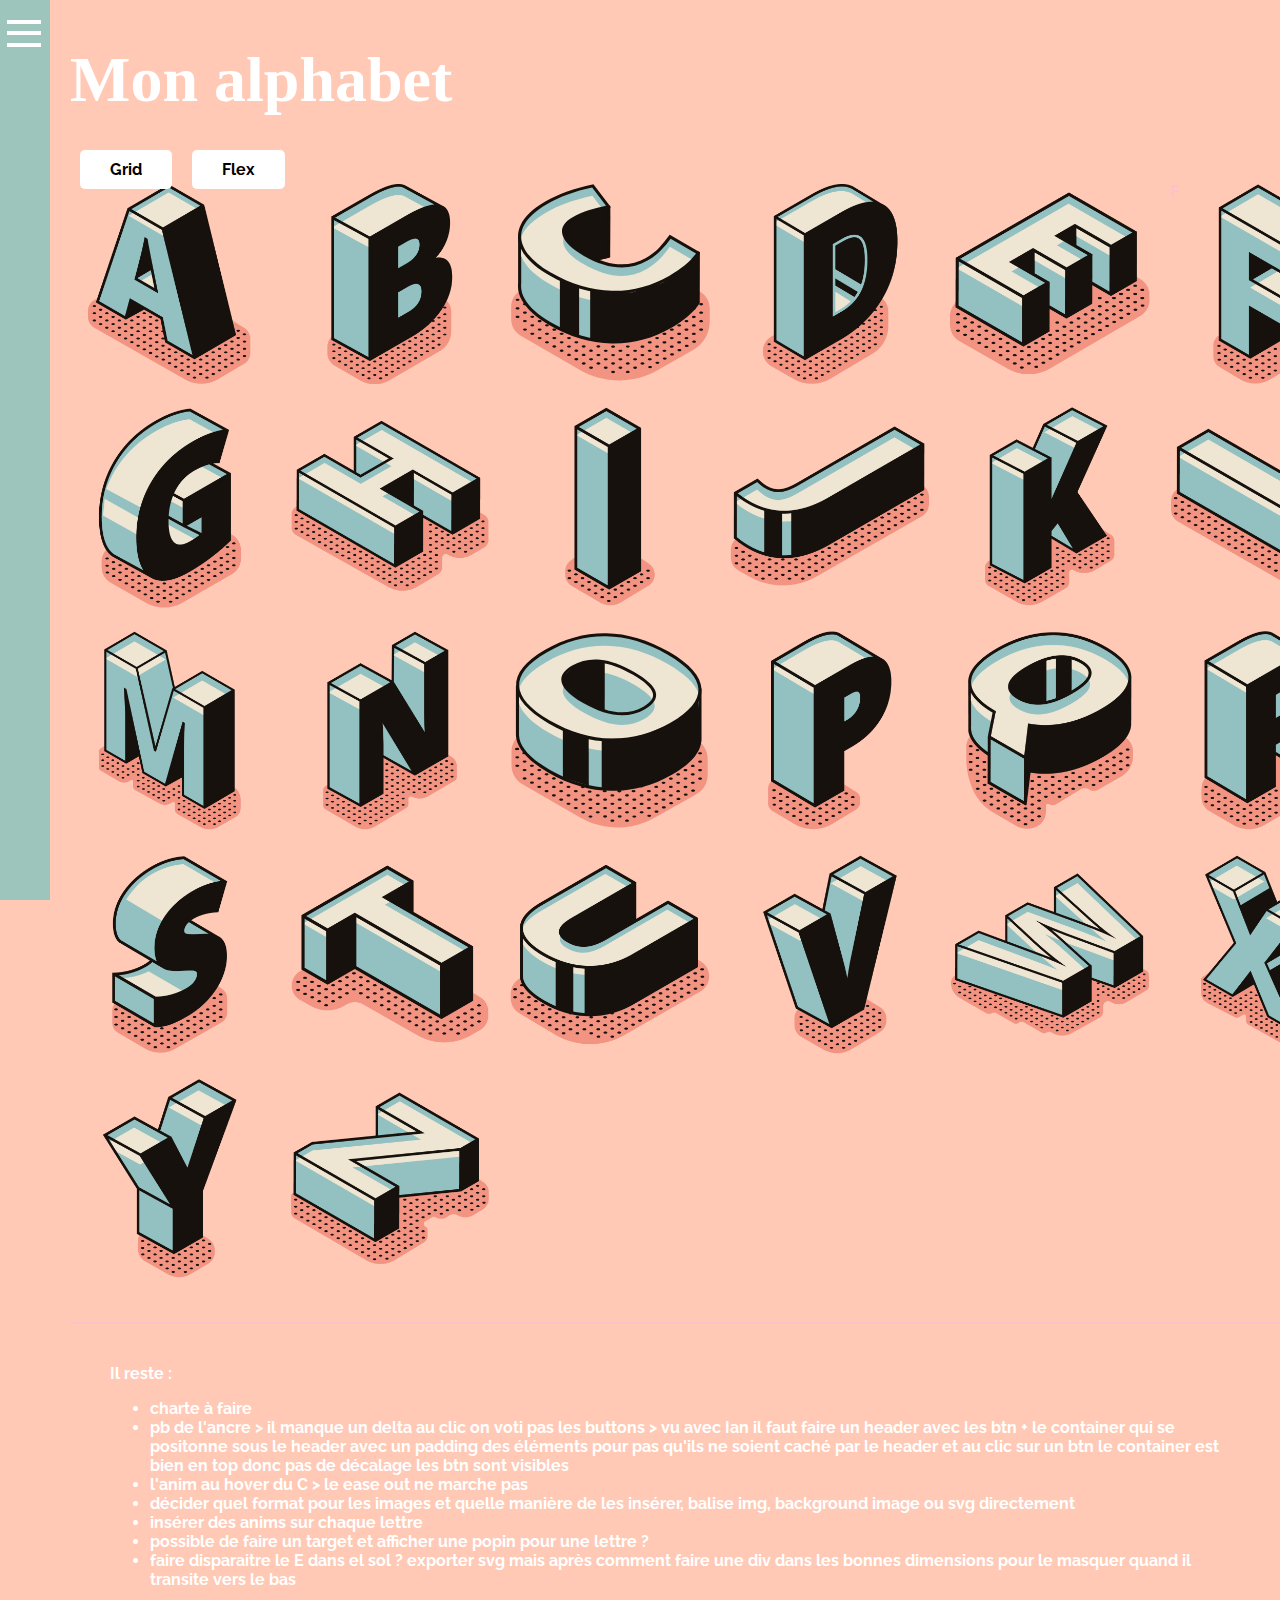
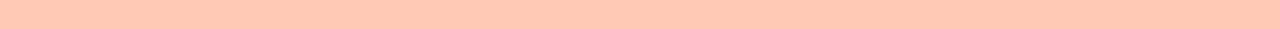
==== alphabet.html @ 0486809e "Bouton et delta ok" ====
<!DOCTYPE html>
<html lang="fr" dir="ltr">
  <head>
    <meta charset="utf-8">
    <title>Alphabet</title>
    <link rel="stylesheet" href="style/master.css">
    <link rel="stylesheet" href="style/alphabet.css">
    <link href="https://fonts.googleapis.com/css?family=Raleway:400,700&display=swap" rel="stylesheet">
  </head>


  <body>

        <head>

          <div id="main-menu">

            <a class="burger-menu" href="#main-menu">
              <svg version="1.1" xmlns="http://www.w3.org/2000/svg" xmlns:xlink="http://www.w3.org/1999/xlink" x="0px" y="0px" width="34px" height="27px" viewBox="0 0 34 27" enable-background="new 0 0 34 27" xml:space="preserve">
              <rect fill="#FFFFFF" width="34" height="4"/>
              <rect y="11" fill="#FFFFFF" width="34" height="4"/>
              <rect y="23" fill="#FFFFFF" width="34" height="4"/>
              </svg>
            </a>

            <nav>
              <ul>
                <li><a href="index.html#section01">Go to section 1</a></li>
                <li><a href="index.html#section02">Go to section 2</a></li>
                <li><a href="alphabet.html">Go to section Alphabet</a></li>
              </ul>
            </nav>

          </div>

          <a href="#" class="backdrop"></a>

        </head>

        <header>
          <h1>Mon alphabet</h1>
          <a class="btn" href="#">Grid</a><a class="btn" href="#container">Flex</a>
        </header>


            <main class="all">

              <section>

                <div id="container">
                  <div class="box" id="A"></div>
                  <div class="box" id="B"></div>

                  <div class="box" id="C">
                    <?xml version="1.0" encoding="utf-8"?>
                    <!-- Generator: Adobe Illustrator 24.0.2, SVG Export Plug-In . SVG Version: 6.00 Build 0)  -->
                    <svg version="1.1" xmlns="http://www.w3.org/2000/svg" xmlns:xlink="http://www.w3.org/1999/xlink" x="0px" y="0px"
                       viewBox="0 0 780 780" style="enable-background:new 0 0 780 780;" xml:space="preserve">
                       <style type="text/css">
                       	.st0{fill:#F39483;}
                       	.st1{fill:#16110D;}
                       	.st2{fill:#93C1C1;}
                       	.st3{fill:#EEE5D3;}
                       </style>
                    <g id="lettreD" class="lettreD">
                      <path id="_x31_1" class="st0" d="M4.5,487.5v47c0,26.9,14.3,51.7,37.5,65.2l229.1,132.9c94,54.5,209.9,55.1,304.3,1.4l138.8-78.8
                        C754.3,632.4,779,590,779,544v-50.4c0-26.9-14.3-51.7-37.5-65.2l-58.1-33.7c-12.6-7.3-27-10.8-41.5-10.1L76.2,412.2
                        c-8.3,0.4-16.5,2.2-24.3,5.3l0,0C23.3,428.9,4.5,456.7,4.5,487.5z"/>
                      <g id="_x31_0">
                        <path id="XMLID_166_" class="st1" d="M464.7,737.8c3,1.7,3,4.6,0,6.3c-3,1.7-7.9,1.7-10.9,0c-3-1.7-3-4.6,0-6.3
                          C456.8,736,461.7,736,464.7,737.8z"/>
                        <ellipse id="XMLID_165_" class="st1" cx="487.9" cy="724.4" rx="7.7" ry="4.5"/>
                        <path id="XMLID_164_" class="st1" d="M522,704.7c3,1.7,3,4.6,0,6.3c-3,1.7-7.9,1.7-10.9,0c-3-1.7-3-4.6,0-6.3
                          C514,703,518.9,703,522,704.7z"/>
                        <path id="XMLID_163_" class="st1" d="M550.6,688.2c3,1.7,3,4.6,0,6.3s-7.9,1.7-10.9,0c-3-1.7-3-4.6,0-6.3
                          C542.6,686.5,547.5,686.5,550.6,688.2z"/>
                        <ellipse id="XMLID_162_" class="st1" cx="573.7" cy="674.9" rx="7.7" ry="4.5"/>
                        <ellipse id="XMLID_161_" class="st1" cx="602.3" cy="658.3" rx="7.7" ry="4.5"/>
                        <path id="XMLID_160_" class="st1" d="M636.4,638.7c3,1.7,3,4.6,0,6.3c-3,1.7-7.9,1.7-10.9,0c-3-1.7-3-4.6,0-6.3
                          C628.5,636.9,633.4,636.9,636.4,638.7z"/>
                        <path id="XMLID_159_" class="st1" d="M665,622.1c3,1.7,3,4.6,0,6.3c-3,1.7-7.9,1.7-10.9,0c-3-1.7-3-4.6,0-6.3
                          C657.1,620.4,662,620.4,665,622.1z"/>
                        <ellipse id="XMLID_158_" class="st1" cx="402" cy="740.9" rx="7.7" ry="4.5"/>
                        <ellipse id="XMLID_157_" class="st1" cx="430.6" cy="724.4" rx="7.7" ry="4.5"/>
                        <path id="XMLID_156_" class="st1" d="M464.7,704.7c3,1.7,3,4.6,0,6.3c-3,1.7-7.9,1.7-10.9,0c-3-1.7-3-4.6,0-6.3
                          C456.8,703,461.7,703,464.7,704.7z"/>
                        <path id="XMLID_155_" class="st1" d="M493.3,688.2c3,1.7,3,4.6,0,6.3c-3,1.7-7.9,1.7-10.9,0c-3-1.7-3-4.6,0-6.3
                          C485.4,686.5,490.3,686.5,493.3,688.2z"/>
                        <ellipse id="XMLID_154_" class="st1" cx="516.5" cy="674.9" rx="7.7" ry="4.5"/>
                        <path id="XMLID_153_" class="st1" d="M550.6,655.2c3,1.7,3,4.6,0,6.3c-3,1.7-7.9,1.7-10.9,0c-3-1.7-3-4.6,0-6.3
                          C542.6,653.4,547.5,653.4,550.6,655.2z"/>
                        <path id="XMLID_152_" class="st1" d="M579.2,638.7c3,1.7,3,4.6,0,6.3c-3,1.7-7.9,1.7-10.9,0c-3-1.7-3-4.6,0-6.3
                          C571.3,636.9,576.2,636.9,579.2,638.7z"/>
                        <path id="XMLID_150_" class="st1" d="M607.8,622.1c3,1.7,3,4.6,0,6.3c-3,1.7-7.9,1.7-10.9,0c-3-1.7-3-4.6,0-6.3
                          C599.9,620.4,604.8,620.4,607.8,622.1z"/>
                        <ellipse id="XMLID_149_" class="st1" cx="630.9" cy="608.8" rx="7.7" ry="4.5"/>
                        <ellipse id="XMLID_148_" class="st1" cx="373.4" cy="724.4" rx="7.7" ry="4.5"/>
                        <ellipse id="XMLID_147_" class="st1" cx="402" cy="707.9" rx="7.7" ry="4.5"/>
                        <path id="XMLID_146_" class="st1" d="M436.1,688.2c3,1.7,3,4.6,0,6.3s-7.9,1.7-10.9,0c-3-1.7-3-4.6,0-6.3
                          C428.2,686.5,433.1,686.5,436.1,688.2z"/>
                        <ellipse id="XMLID_145_" class="st1" cx="459.3" cy="674.9" rx="7.7" ry="4.5"/>
                        <ellipse id="XMLID_136_" class="st1" cx="487.9" cy="658.3" rx="7.7" ry="4.5"/>
                        <path id="XMLID_135_" class="st1" d="M522,638.7c3,1.7,3,4.6,0,6.3c-3,1.7-7.9,1.7-10.9,0c-3-1.7-3-4.6,0-6.3
                          C514,636.9,518.9,636.9,522,638.7z"/>
                        <path id="XMLID_134_" class="st1" d="M550.6,622.1c3,1.7,3,4.6,0,6.3c-3,1.7-7.9,1.7-10.9,0c-3-1.7-3-4.6,0-6.3
                          C542.6,620.4,547.5,620.4,550.6,622.1z"/>
                        <ellipse id="XMLID_133_" class="st1" cx="573.7" cy="608.8" rx="7.7" ry="4.5"/>
                        <path id="XMLID_107_" class="st1" d="M607.8,589.1c3,1.7,3,4.6,0,6.3s-7.9,1.7-10.9,0s-3-4.6,0-6.3
                          C599.9,587.3,604.8,587.3,607.8,589.1z"/>
                        <ellipse id="XMLID_106_" class="st1" cx="316.2" cy="724.4" rx="7.7" ry="4.5"/>
                        <path id="XMLID_105_" class="st1" d="M350.3,704.7c3,1.7,3,4.6,0,6.3c-3,1.7-7.9,1.7-10.9,0c-3-1.7-3-4.6,0-6.3
                          C342.3,703,347.2,703,350.3,704.7z"/>
                        <path id="XMLID_104_" class="st1" d="M378.9,688.2c3,1.7,3,4.6,0,6.3c-3,1.7-7.9,1.7-10.9,0c-3-1.7-3-4.6,0-6.3
                          C371,686.5,375.9,686.5,378.9,688.2z"/>
                        <ellipse id="XMLID_103_" class="st1" cx="402" cy="674.9" rx="7.7" ry="4.5"/>
                        <path id="XMLID_102_" class="st1" d="M436.1,655.2c3,1.7,3,4.6,0,6.3c-3,1.7-7.9,1.7-10.9,0c-3-1.7-3-4.6,0-6.3
                          C428.2,653.4,433.1,653.4,436.1,655.2z"/>
                        <ellipse id="XMLID_101_" class="st1" cx="459.3" cy="641.8" rx="7.7" ry="4.5"/>
                        <path id="XMLID_100_" class="st1" d="M293,704.7c3,1.7,3,4.6,0,6.3c-3,1.7-7.9,1.7-10.9,0c-3-1.7-3-4.6,0-6.3
                          C285.1,703,290,703,293,704.7z"/>
                        <path id="XMLID_99_" class="st1" d="M321.6,688.2c3,1.7,3,4.6,0,6.3c-3,1.7-7.9,1.7-10.9,0c-3-1.7-3-4.6,0-6.3
                          C313.7,686.5,318.6,686.5,321.6,688.2z"/>
                        <path id="XMLID_98_" class="st1" d="M350.3,671.7c3,1.7,3,4.6,0,6.3c-3,1.7-7.9,1.7-10.9,0c-3-1.7-3-4.6,0-6.3
                          C342.3,670,347.2,670,350.3,671.7z"/>
                        <ellipse id="XMLID_97_" class="st1" cx="373.4" cy="658.3" rx="7.7" ry="4.5"/>
                        <path id="XMLID_96_" class="st1" d="M407.5,638.7c3,1.7,3,4.6,0,6.3c-3,1.7-7.9,1.7-10.9,0c-3-1.7-3-4.6,0-6.3
                          C399.6,636.9,404.5,636.9,407.5,638.7z"/>
                        <ellipse id="XMLID_95_" class="st1" cx="258.7" cy="691.2" rx="7.7" ry="4.5"/>
                        <path id="XMLID_94_" class="st1" d="M292.8,671.5c3,1.7,3,4.6,0,6.3c-3,1.7-7.9,1.7-10.9,0c-3-1.7-3-4.6,0-6.3
                          C284.9,669.8,289.8,669.8,292.8,671.5z"/>
                        <path id="XMLID_93_" class="st1" d="M321.4,655c3,1.7,3,4.6,0,6.3c-3,1.7-7.9,1.7-10.9,0c-3-1.7-3-4.6,0-6.3
                          C313.5,653.3,318.4,653.3,321.4,655z"/>
                        <ellipse id="XMLID_92_" class="st1" cx="344.5" cy="641.6" rx="7.7" ry="4.5"/>
                        <path id="XMLID_91_" class="st1" d="M235.6,671.5c3,1.7,3,4.6,0,6.3c-3,1.7-7.9,1.7-10.9,0c-3-1.7-3-4.6,0-6.3
                          C227.6,669.8,232.5,669.8,235.6,671.5z"/>
                        <path id="XMLID_90_" class="st1" d="M264.2,655c3,1.7,3,4.6,0,6.3c-3,1.7-7.9,1.7-10.9,0c-3-1.7-3-4.6,0-6.3
                          C256.2,653.3,261.1,653.3,264.2,655z"/>
                        <ellipse id="XMLID_89_" class="st1" cx="287.3" cy="641.6" rx="7.7" ry="4.5"/>
                        <path id="XMLID_88_" class="st1" d="M206.9,655c3,1.7,3,4.6,0,6.3c-3,1.7-7.9,1.7-10.9,0c-3-1.7-3-4.6,0-6.3
                          C199,653.3,203.9,653.3,206.9,655z"/>
                        <path id="XMLID_87_" class="st1" d="M235.6,638.5c3,1.7,3,4.6,0,6.3c-3,1.7-7.9,1.7-10.9,0c-3-1.7-3-4.6,0-6.3
                          S232.5,636.7,235.6,638.5z"/>
                        <path id="XMLID_86_" class="st1" d="M264.2,622c3,1.7,3,4.6,0,6.3c-3,1.7-7.9,1.7-10.9,0c-3-1.7-3-4.6,0-6.3
                          C256.2,620.2,261.1,620.2,264.2,622z"/>
                        <path id="XMLID_85_" class="st1" d="M178.3,638.5c3,1.7,3,4.6,0,6.3c-3,1.7-7.9,1.7-10.9,0c-3-1.7-3-4.6,0-6.3
                          C170.4,636.7,175.3,636.7,178.3,638.5z"/>
                        <ellipse id="XMLID_84_" class="st1" cx="201.5" cy="625.1" rx="7.7" ry="4.5"/>
                        <ellipse id="XMLID_83_" class="st1" cx="230.1" cy="608.6" rx="7.7" ry="4.5"/>
                        <path id="XMLID_82_" class="st1" d="M149.7,622c3,1.7,3,4.6,0,6.3c-3,1.7-7.9,1.7-10.9,0c-3-1.7-3-4.6,0-6.3
                          C141.8,620.2,146.7,620.2,149.7,622z"/>
                        <path id="XMLID_81_" class="st1" d="M178.3,605.4c3,1.7,3,4.6,0,6.3c-3,1.7-7.9,1.7-10.9,0c-3-1.7-3-4.6,0-6.3
                          C170.4,603.7,175.3,603.7,178.3,605.4z"/>
                        <path id="XMLID_80_" class="st1" d="M206.9,588.9c3,1.7,3,4.6,0,6.3c-3,1.7-7.9,1.7-10.9,0c-3-1.7-3-4.6,0-6.3
                          C199,587.2,203.9,587.2,206.9,588.9z"/>
                        <ellipse id="XMLID_79_" class="st1" cx="115.6" cy="608.6" rx="7.7" ry="4.5"/>
                        <path id="XMLID_78_" class="st1" d="M149.7,588.9c3,1.7,3,4.6,0,6.3c-3,1.7-7.9,1.7-10.9,0c-3-1.7-3-4.6,0-6.3
                          C141.8,587.2,146.7,587.2,149.7,588.9z"/>
                        <path id="XMLID_77_" class="st1" d="M178.3,572.4c3,1.7,3,4.6,0,6.3c-3,1.7-7.9,1.7-10.9,0c-3-1.7-3-4.6,0-6.3
                          C170.4,570.7,175.3,570.7,178.3,572.4z"/>
                        <path id="XMLID_76_" class="st1" d="M92.5,588.9c3,1.7,3,4.6,0,6.3c-3,1.7-7.9,1.7-10.9,0c-3-1.7-3-4.6,0-6.3
                          C84.6,587.2,89.5,587.2,92.5,588.9z"/>
                        <ellipse id="XMLID_75_" class="st1" cx="115.6" cy="575.6" rx="7.7" ry="4.5"/>
                        <ellipse id="XMLID_74_" class="st1" cx="144.2" cy="559" rx="7.7" ry="4.5"/>
                        <ellipse id="XMLID_73_" class="st1" cx="58.4" cy="575.6" rx="7.7" ry="4.5"/>
                        <ellipse id="XMLID_72_" class="st1" cx="87" cy="559" rx="7.7" ry="4.5"/>
                        <path id="XMLID_71_" class="st1" d="M121.1,539.4c3,1.7,3,4.6,0,6.3c-3,1.7-7.9,1.7-10.9,0c-3-1.7-3-4.6,0-6.3
                          S118.1,537.6,121.1,539.4z"/>
                        <path id="XMLID_70_" class="st1" d="M149.7,529.2c-3,1.7-7.9,1.7-10.9,0c-3-1.7-3-4.6,0-6.3c3-1.7,7.9-1.7,10.9,0V529.2z"/>
                        <ellipse id="XMLID_69_" class="st1" cx="58.1" cy="542.3" rx="7.7" ry="4.5"/>
                        <ellipse id="XMLID_68_" class="st1" cx="86.8" cy="525.8" rx="7.7" ry="4.5"/>
                        <path id="XMLID_67_" class="st1" d="M120.8,506.1c3,1.7,3,4.6,0,6.3c-3,1.7-7.9,1.7-10.9,0c-3-1.7-3-4.6,0-6.3
                          C112.9,504.4,117.8,504.4,120.8,506.1z"/>
                        <path id="XMLID_66_" class="st1" d="M35,522.7c3,1.7,3,4.6,0,6.3c-3,1.7-7.9,1.7-10.9,0c-3-1.7-3-4.6,0-6.3
                          C27.1,520.9,32,520.9,35,522.7z"/>
                        <path id="XMLID_65_" class="st1" d="M63.6,506.1c3,1.7,3,4.6,0,6.3c-3,1.7-7.9,1.7-10.9,0c-3-1.7-3-4.6,0-6.3
                          C55.7,504.4,60.6,504.4,63.6,506.1z"/>
                        <path id="XMLID_64_" class="st1" d="M92.2,489.6c3,1.7,3,4.6,0,6.3c-3,1.7-7.9,1.7-10.9,0c-3-1.7-3-4.6,0-6.3
                          C84.3,487.9,89.2,487.9,92.2,489.6z"/>
                        <path id="XMLID_63_" class="st1" d="M35,489.6c3,1.7,3,4.6,0,6.3c-3,1.7-7.9,1.7-10.9,0c-3-1.7-3-4.6,0-6.3
                          C27.1,487.9,32,487.9,35,489.6z"/>
                        <path id="XMLID_62_" class="st1" d="M63.6,473.1c3,1.7,3,4.6,0,6.3c-3,1.7-7.9,1.7-10.9,0c-3-1.7-3-4.6,0-6.3
                          C55.7,471.4,60.6,471.4,63.6,473.1z"/>
                        <ellipse id="XMLID_61_" class="st1" cx="29.5" cy="459.7" rx="7.7" ry="4.5"/>
                        <path id="XMLID_60_" class="st1" d="M63.6,446.4c-3,1.7-7.9,1.7-10.9,0c-3-1.7-3-4.6,0-6.3L63.6,446.4z"/>
                        <path id="XMLID_59_" class="st1" d="M551.7,718.6c3,1.7,3,4.6,0,6.3c-3,1.7-7.9,1.7-10.9,0c-3-1.7-3-4.6,0-6.3
                          C543.8,716.9,548.7,716.9,551.7,718.6z"/>
                        <ellipse id="XMLID_58_" class="st1" cx="574.8" cy="705.3" rx="7.7" ry="4.5"/>
                        <ellipse id="XMLID_57_" class="st1" cx="603.5" cy="688.7" rx="7.7" ry="4.5"/>
                        <path id="XMLID_56_" class="st1" d="M637.5,669.1c3,1.7,3,4.6,0,6.3c-3,1.7-7.9,1.7-10.9,0c-3-1.7-3-4.6,0-6.3
                          C629.6,667.3,634.5,667.3,637.5,669.1z"/>
                        <path id="XMLID_45_" class="st1" d="M666.2,652.5c3,1.7,3,4.6,0,6.3c-3,1.7-7.9,1.7-10.9,0c-3-1.7-3-4.6,0-6.3
                          C658.2,650.8,663.1,650.8,666.2,652.5z"/>
                        <ellipse id="XMLID_43_" class="st1" cx="689.3" cy="639.2" rx="7.7" ry="4.5"/>
                        <ellipse id="XMLID_42_" class="st1" cx="688.3" cy="609" rx="7.7" ry="4.5"/>
                        <ellipse id="XMLID_41_" class="st1" cx="716.9" cy="592.5" rx="7.7" ry="4.5"/>
                        <path id="XMLID_40_" class="st1" d="M751,572.8c3,1.7,3,4.6,0,6.3c-3,1.7-7.9,1.7-10.9,0c-3-1.7-3-4.6,0-6.3
                          C743,571,747.9,571,751,572.8z"/>
                        <path id="XMLID_39_" class="st1" d="M654.1,589.3c3-1.7,7.9-1.8,10.9,0c3,1.7,3,4.6,0,6.3c-3,1.7-7.9,1.8-10.9,0
                          C651.1,593.9,651.1,591.1,654.1,589.3z"/>
                        <path id="XMLID_38_" class="st1" d="M693.7,572.8c3,1.7,3,4.6,0,6.3s-7.9,1.7-10.9,0s-3-4.6,0-6.3
                          C685.8,571,690.7,571,693.7,572.8z"/>
                        <path id="XMLID_37_" class="st1" d="M722.4,556.3c3,1.7,3,4.6,0,6.3c-3,1.7-7.9,1.7-10.9,0c-3-1.7-3-4.6,0-6.3
                          C714.4,554.5,719.3,554.5,722.4,556.3z"/>
                        <path id="XMLID_36_" class="st1" d="M751,539.7c3,1.7,3,4.6,0,6.3c-3,1.7-7.9,1.7-10.9,0c-3-1.7-3-4.6,0-6.3
                          C743,538,747.9,538,751,539.7z"/>
                        <path id="XMLID_35_" class="st1" d="M625.5,572.8c3-1.7,7.9-1.8,10.9,0c3,1.7,3,4.6,0,6.3c-3,1.7-7.9,1.8-10.9,0
                          C622.5,577.4,622.5,574.6,625.5,572.8z"/>
                        <ellipse id="XMLID_34_" class="st1" cx="659.7" cy="559.4" rx="7.7" ry="4.5"/>
                        <ellipse id="XMLID_33_" class="st1" cx="688.3" cy="542.9" rx="7.7" ry="4.5"/>
                        <ellipse id="XMLID_32_" class="st1" cx="716.9" cy="526.4" rx="7.7" ry="4.5"/>
                        <path id="XMLID_31_" class="st1" d="M751,506.7c3,1.7,3,4.6,0,6.3c-3,1.7-7.9,1.7-10.9,0c-3-1.7-3-4.6,0-6.3
                          C743,505,747.9,505,751,506.7z"/>
                        <path id="XMLID_30_" class="st1" d="M654.2,523.2c3-1.7,7.9-1.7,10.9,0s3,4.6,0,6.3c-3,1.7-7.9,1.7-10.9,0V523.2z"/>
                        <path id="XMLID_29_" class="st1" d="M693.7,506.7c3,1.7,3,4.6,0,6.3c-3,1.7-7.9,1.7-10.9,0c-3-1.7-3-4.6,0-6.3
                          C685.8,505,690.7,505,693.7,506.7z"/>
                        <path id="XMLID_28_" class="st1" d="M722.4,490.2c3,1.7,3,4.6,0,6.3c-3,1.7-7.9,1.7-10.9,0c-3-1.7-3-4.6,0-6.3
                          C714.4,488.4,719.3,488.4,722.4,490.2z"/>
                        <ellipse id="XMLID_27_" class="st1" cx="745.5" cy="476.8" rx="7.7" ry="4.5"/>
                        <path id="XMLID_26_" class="st1" d="M712.5,619.7c3-1.7,7.9-1.8,10.9,0c3,1.7,3,4.6,0,6.3c-3,1.7-7.9,1.8-10.9,0
                          C709.5,624.3,709.5,621.5,712.5,619.7z"/>
                      </g>
                      <path id="bleu2" d="M574.6,333.1L396.5,388l-154.6-48.9c1.1-0.7,2-1.4,3.1-2c20.3-11.7,42.2-21.1,65.6-28
                        c23.4-6.9,48.1-13.1,74.1-18.5l-62.3-81.8C252.7,223,192,245.1,140.2,275c-9.7,5.6-18.5,11.3-26.9,17.1l-75.7-69.3v173.5
                        c-2.3,21.3,2.6,42.7,15.2,64.3c18.9,32.5,53.2,63.1,102.8,91.7c79.3,45.8,159.3,69.7,239.8,71.6c80.5,2,157-17.9,229.3-59.7
                        c50.5-29.1,86.9-60.4,109.1-93.7l0.6-192.8L574.6,333.1z"/>
                      <path id="_x38_" class="st1" d="M406,630c-3.6,0-7.2,0-10.8-0.1c-81.2-2-162.8-26.3-242.6-72.4c-50.3-29-85.6-60.6-105-93.9
                        c-13-22.4-18.4-45.3-16-67.9l0-186.5l82.3,75.3c7.9-5.4,15.6-10.2,23.3-14.6c52.1-30.1,114.1-52.6,184.1-66.9l3.7-0.8l62.8,82.5
                        l-2,11.1c-25.7,5.4-50.3,12.3-73.4,19.2c-19.5,5.8-38.2,13.4-55.6,22.6l139.8,44.2l176.2-54.3l163-56.6l1,0.6l3.8,2.2l-0.6,198.8
                        l-1,1.5c-22.7,33.9-60.1,66.1-111.1,95.6C558,609.6,483.4,630,406,630z M43.7,236.5v159.8c-2.2,20.7,2.6,41.1,14.4,61.2
                        c18.3,31.4,52.1,61.5,100.6,89.5c78.1,45.1,157.8,68.9,236.9,70.8c78.8,2,155.1-17.9,226.1-58.9c48.7-28.1,84.4-58.5,106.1-90.3
                        l0.5-182.5l-152,52.7l-179.9,55.5l-169-53.5l11.3-6.9c1.8-1.2,2.5-1.7,3.3-2.1c20.7-11.9,43.2-21.5,66.9-28.6
                        c20.6-6.1,42.5-11.7,65.3-16.7L320,215.4c-67.2,14.1-126.7,35.9-176.7,64.8c-8.7,5.1-17.4,10.5-26.4,16.8l-4,2.7L43.7,236.5z"/>
                      <path id="_x37_" class="st1" d="M244.9,336.3c20.3-11.7,42.2-21.1,65.6-28c23.4-6.9,48.1-13.1,74.1-18.5c0.5-27,1-187.5,0.6-192.8
                        L280.5,77.6l-149.9,86.8l42.6,92.8c-11.3,5.5-22.6,11-33.1,17.1c-10.2,5.9-19.5,11.9-28.2,18l48.2,30.1l74.4,20.8
                        C237.6,340.8,241.1,338.5,244.9,336.3z"/>
                      <path id="_x36_" class="st1" d="M235.6,349.6l-78.7-22.2l-55.9-34.9l7.5-5.2c9.5-6.7,18.9-12.6,28.6-18.3
                        c9.2-5.3,18.9-10.2,28.2-14.8l-42.4-92.4l156.6-90.6l109.1,20.2l2.5,3.2l0.2,1.7c0.6,6.3-0.1,169.6-0.5,193.5l-0.1,4.8l-4.7,1
                        c-25.7,5.4-50.5,11.6-73.6,18.4c-22.8,6.8-44.4,16-64.3,27.5l0,0c-3.6,2.1-6.9,4.2-10,6.4L235.6,349.6z M162.5,316.7l70.8,19.8
                        c2.7-1.8,5.5-3.6,8.6-5.4h0c20.6-11.9,43.1-21.5,66.9-28.6c22-6.5,45.5-12.5,69.9-17.7c0.5-34.3,0.9-157.2,0.6-182.9l-97.6-18.1
                        l-143.3,82.9l42.8,93.2l-5.3,2.6c-10.7,5.2-22.1,10.8-32.7,16.9c-6.9,4-13.5,8.1-20.2,12.5L162.5,316.7z"/>
                      <path id="bleu1" d="M245.4,143.5c-30.8,17.8-42.2,38.9-34.3,63.5c8,24.5,34.1,49.6,78.5,75.2
                        c92.2,53.2,173.4,59.6,243.6,19.1c21.2-12.2,38.8-25.8,52.8-40.7c14-14.9,26.9-30.5,38.7-46.9l109.5,63.2
                        c-22.3,33.3-58.7,64.5-109.1,93.7c-72.3,41.8-148.8,61.7-229.3,59.7c-80.5-2-160.4-25.8-239.8-71.6C106.4,330,72.1,299.4,53.2,267
                        c-18.9-32.5-20.9-64.7-6.1-96.6c14.9-31.9,46-61.6,93.4-88.9c51.8-29.9,112.5-52,182.3-66.2l62.3,81.8c-26,5.4-50.7,11.6-74.1,18.5
                        C287.6,122.4,265.8,131.7,245.4,143.5z"/>
                      <path id="_x34_" class="st3" d="M623.3,252.6c-11.8,16.4-24.7,32.1-38.7,46.9c-14,14.9-31.6,28.5-52.8,40.7
                        c-70.2,40.5-151.3,34.1-243.6-19.1c-44.4-25.6-70.5-50.7-78.5-75.2c-4.5-13.8-2.6-26.6,5.2-38.3l-6.3-29.1l31.6-33.1l59.7-26.1
                        l59.3-15.5l-37.9-49.8C251.7,68.3,191,90.4,139.2,120.3c-47.4,27.4-78.6,57-93.4,88.9c-1,2.2-1.7,4.3-2.6,6.5v71.9
                        c2.4,6.1,5.1,12.2,8.7,18.3c18.9,32.5,53.2,63.1,102.8,91.7c79.3,45.8,159.3,69.7,239.8,71.6c80.5,2,157-17.9,229.3-59.7
                        C671,382.2,705.8,353,728.3,322v-8.8L623.3,252.6z"/>
                      <path id="_x33_" class="st1" d="M406.3,436.4c-3.6,0-7.2,0-10.8-0.1c-81.2-2-162.8-26.3-242.6-72.4c-50.3-29-85.6-60.6-105-93.9
                        c-19.9-34.1-22-68.5-6.3-102.2c15.3-32.9,47.6-63.7,95.9-91.6c52.1-30.1,114.1-52.6,184.1-66.9l3.7-0.8l66,86.6v6.6l-5,1
                        c-25.7,5.4-50.5,11.6-73.6,18.4c-22.8,6.8-44.4,16-64.3,27.5l0,0c-28.3,16.3-38.6,34.8-31.5,56.4c7.5,23,33,47.1,75.8,71.9
                        c89.8,51.8,169.7,58.3,237.5,19.1c20.6-11.9,37.9-25.2,51.4-39.6c13.8-14.7,26.7-30.3,38.2-46.3l3.2-4.4l117.4,67.8v4.8l-1.2,1.9
                        c-22.7,33.9-60.1,66.1-111.1,95.6C558.3,416.1,483.8,436.4,406.3,436.4z M320.3,21.8c-67.2,14.1-126.7,35.9-176.7,64.8
                        c-46.1,26.6-76.7,55.6-91,86.3c-14.1,30.3-12.2,60.1,5.8,91c18.3,31.4,52.1,61.5,100.6,89.5c78.1,45.1,157.8,68.9,236.9,70.8
                        c78.8,2,155.1-17.9,226.1-58.9c46.7-27,81.5-56.1,103.5-86.5l-99.1-57.2c-11,14.9-23.1,29.4-36,43.1
                        c-14.3,15.2-32.5,29.3-54.1,41.8c-71.8,41.5-155.8,35-249.6-19.1c-46.1-26.6-72.7-52.3-81.2-78.6c-8.9-27.5,3.5-51.2,37-70.6l0,0
                        c20.6-11.9,43.1-21.5,66.9-28.6c20.6-6.1,42.5-11.7,65.3-16.7L320.3,21.8z"/>
                      <polygon id="_x32_" class="st1" points="312.7,420 312.7,614 385.9,623.5 498.3,614 624.7,564.2 708,501.9 733.8,470.5
                        734.2,276.9 694.2,326.7 594.8,392.9 478.4,430.4 372.9,428.3 	"/>
                      <polygon id="_x31_" class="st1" points="269.5,409 269.5,602.8 194.6,572.9 194.6,379.2 	"/>
                    </g>
                    <g id="Repères">
                    </g>
                    </svg>
</div>
                  <div class="box" id="D"></div>
                  <div class="box" id="E"></div>
                  <div class="box" id="F">F</div>
                  <div class="box" id="G">
                    <span class="sansselecteur">G comme grandir</span>
                  </div>


                  <div class="box" id="H">
                    <img src="../lettres/H.png" alt="">
                  </div>


                  <div class="box" id="J">
                    <img src="../lettres/I.png" alt="">
                  </div>

                  <div class="box" id="K">
                    <img src="../lettres/J.png" alt="">
                  </div>

                  <div class="box">
                    <img src="../lettres/K.png" alt="">
                  </div>

                  <div class="box">
                    <img src="../lettres/L.png" alt="">
                  </div>

                  <div class="box">
                    <img src="../lettres/M.png" alt="">
                  </div>

                  <div class="box">
                    <img src="../lettres/N.png" alt="">
                  </div>


                  <div class="box">
                    <?xml version="1.0" encoding="utf-8"?>
                    <!-- Generator: Adobe Illustrator 24.0.2, SVG Export Plug-In . SVG Version: 6.00 Build 0)  -->
                    <svg version="1.1" id="Calque_1" xmlns="http://www.w3.org/2000/svg" xmlns:xlink="http://www.w3.org/1999/xlink" x="0px" y="0px"
                    	 viewBox="0 0 780 780" style="enable-background:new 0 0 780 780;" xml:space="preserve">

                    <g id="Repères" class="st0-o">
                    </g>
                    <g id="fond-O">
                    	<g id="XMLID_5957_">
                    		<path id="XMLID_6053_" class="st1-o" d="M462.2,742.5c3,1.7,3,4.6,0,6.3s-7.9,1.7-10.9,0s-3-4.6,0-6.3
                    			C454.3,740.8,459.2,740.8,462.2,742.5z"/>
                    		<ellipse id="XMLID_6052_" class="st1-o" cx="485.2" cy="729.2" rx="7.7" ry="4.4"/>
                    		<path id="XMLID_6051_" class="st1-o" d="M519.2,709.6c3,1.7,3,4.6,0,6.3s-7.9,1.7-10.9,0s-3-4.6,0-6.3
                    			C511.3,707.9,516.2,707.9,519.2,709.6z"/>
                    		<path id="XMLID_6050_" class="st1-o" d="M547.7,693.2c3,1.7,3,4.6,0,6.3s-7.9,1.7-10.9,0s-3-4.6,0-6.3
                    			C539.8,691.4,544.6,691.4,547.7,693.2z"/>
                    		<ellipse id="XMLID_6049_" class="st1-o" cx="570.7" cy="679.8" rx="7.7" ry="4.4"/>
                    		<path id="XMLID_6048_" class="st1-o" d="M604.6,660.2c3,1.7,3,4.6,0,6.3s-7.9,1.7-10.9,0s-3-4.6,0-6.3
                    			C596.8,658.5,601.6,658.5,604.6,660.2z"/>
                    		<ellipse id="XMLID_6047_" class="st1-o" cx="627.7" cy="646.9" rx="7.7" ry="4.4"/>
                    		<path id="XMLID_6046_" class="st1-o" d="M661.6,627.3c3,1.7,3,4.6,0,6.3s-7.9,1.7-10.9,0s-3-4.6,0-6.3S658.6,625.6,661.6,627.3z"/>
                    		<ellipse id="XMLID_6045_" class="st1-o" cx="399.7" cy="745.7" rx="7.7" ry="4.4"/>
                    		<ellipse id="XMLID_6044_" class="st1-o" cx="428.2" cy="729.2" rx="7.7" ry="4.5"/>
                    		<path id="XMLID_6043_" class="st1-o" d="M462.2,709.6c3,1.7,3,4.6,0,6.3s-7.9,1.7-10.9,0s-3-4.6,0-6.3
                    			C454.3,707.9,459.2,707.9,462.2,709.6z"/>
                    		<path id="XMLID_6042_" class="st1-o" d="M490.7,693.2c3,1.7,3,4.6,0,6.3s-7.9,1.7-10.9,0s-3-4.6,0-6.3
                    			C482.8,691.4,487.7,691.4,490.7,693.2z"/>
                    		<path id="XMLID_6041_" class="st1-o-o" d="M519.2,676.7c3,1.7,3,4.6,0,6.3s-7.9,1.7-10.9,0s-3-4.6,0-6.3
                    			C511.3,675,516.2,675,519.2,676.7z"/>
                    		<path id="XMLID_6040_" class="st1-o-o" d="M547.7,660.2c3,1.7,3,4.6,0,6.3s-7.9,1.7-10.9,0s-3-4.6,0-6.3S544.6,658.5,547.7,660.2z"/>
                    		<path id="XMLID_6039_" class="st1-o-o" d="M576.2,643.8c3,1.7,3,4.6,0,6.3s-7.9,1.7-10.9,0s-3-4.6,0-6.3S573.1,642.1,576.2,643.8z"/>
                    		<path id="XMLID_6038_" class="st1-o" d="M604.6,627.3c3,1.7,3,4.6,0,6.3s-7.9,1.7-10.9,0s-3-4.6,0-6.3
                    			C596.8,625.6,601.6,625.6,604.6,627.3z"/>
                    		<ellipse id="XMLID_6037_" class="st1-o" cx="627.7" cy="614" rx="7.7" ry="4.4"/>
                    		<ellipse id="XMLID_6036_" class="st1-o" cx="371.2" cy="729.2" rx="7.7" ry="4.5"/>
                    		<path id="XMLID_6035_" class="st1-o" d="M405.2,709.6c3,1.7,3,4.6,0,6.3s-7.9,1.7-10.9,0s-3-4.6,0-6.3
                    			C397.3,707.9,402.2,707.9,405.2,709.6z"/>
                    		<path id="XMLID_6034_" class="st1-o" d="M433.7,693.2c3,1.7,3,4.6,0,6.3s-7.9,1.7-10.9,0s-3-4.6,0-6.3
                    			C425.8,691.4,430.7,691.4,433.7,693.2z"/>
                    		<ellipse id="XMLID_6033_" class="st1-o" cx="456.7" cy="679.8" rx="7.7" ry="4.5"/>
                    		<path id="XMLID_6032_" class="st1-o" d="M490.7,660.2c3,1.7,3,4.6,0,6.3s-7.9,1.7-10.9,0s-3-4.6,0-6.3
                    			C482.8,658.5,487.7,658.5,490.7,660.2z"/>
                    		<path id="XMLID_6031_" class="st1-o" d="M519.2,643.8c3,1.7,3,4.6,0,6.3s-7.9,1.7-10.9,0s-3-4.6,0-6.3
                    			C511.3,642.1,516.2,642.1,519.2,643.8z"/>
                    		<ellipse id="XMLID_6030_" class="st1-o" cx="542.2" cy="630.5" rx="7.7" ry="4.4"/>
                    		<ellipse id="XMLID_6029_" class="st1-o" cx="570.7" cy="614" rx="7.7" ry="4.4"/>
                    		<ellipse id="XMLID_6028_" class="st1-o" cx="599.2" cy="597.6" rx="7.7" ry="4.4"/>
                    		<ellipse id="XMLID_6027_" class="st1-o" cx="314.2" cy="729.2" rx="7.7" ry="4.4"/>
                    		<path id="XMLID_6026_" class="st1-o" d="M348.2,709.6c3,1.7,3,4.6,0,6.3s-7.9,1.7-10.9,0s-3-4.6,0-6.3
                    			C340.3,707.9,345.2,707.9,348.2,709.6z"/>
                    		<path id="XMLID_6025_" class="st1-o" d="M376.7,693.2c3,1.7,3,4.6,0,6.3s-7.9,1.7-10.9,0s-3-4.6,0-6.3
                    			C368.8,691.4,373.7,691.4,376.7,693.2z"/>
                    		<ellipse id="XMLID_6024_" class="st1-o" cx="399.7" cy="679.8" rx="7.7" ry="4.5"/>
                    		<path id="XMLID_6023_" class="st1-o" d="M433.7,660.2c3,1.7,3,4.6,0,6.3s-7.9,1.7-10.9,0s-3-4.6,0-6.3
                    			C425.8,658.5,430.7,658.5,433.7,660.2z"/>
                    		<path id="XMLID_6022_" class="st1-o" d="M462.2,643.8c3,1.7,3,4.6,0,6.3s-7.9,1.7-10.9,0s-3-4.6,0-6.3
                    			C454.3,642.1,459.2,642.1,462.2,643.8z"/>
                    		<ellipse id="XMLID_6021_" class="st1-o" cx="285.7" cy="712.8" rx="7.7" ry="4.4"/>
                    		<path id="XMLID_6020_" class="st1-o" d="M319.7,693.2c3,1.7,3,4.6,0,6.3s-7.9,1.7-10.9,0s-3-4.6,0-6.3
                    			C311.8,691.4,316.7,691.4,319.7,693.2z"/>
                    		<path id="XMLID_6019_" class="st1-o" d="M348.2,676.7c3,1.7,3,4.6,0,6.3s-7.9,1.7-10.9,0s-3-4.6,0-6.3
                    			C340.3,675,345.2,675,348.2,676.7z"/>
                    		<path id="XMLID_6018_" class="st1-o" d="M376.7,660.2c3,1.7,3,4.6,0,6.3s-7.9,1.7-10.9,0s-3-4.6,0-6.3
                    			C368.8,658.5,373.7,658.5,376.7,660.2z"/>
                    		<ellipse id="XMLID_6017_" class="st1-o" cx="399.7" cy="646.9" rx="7.7" ry="4.4"/>
                    		<path id="XMLID_6016_" class="st1-o" d="M262.5,693c3,1.7,3,4.6,0,6.3s-7.9,1.7-10.9,0s-3-4.6,0-6.3
                    			C254.6,691.2,259.4,691.2,262.5,693z"/>
                    		<ellipse id="XMLID_6015_" class="st1-o" cx="285.5" cy="679.7" rx="7.7" ry="4.4"/>
                    		<path id="XMLID_6014_" class="st1-o" d="M319.4,660.1c3,1.7,3,4.6,0,6.3s-7.9,1.7-10.9,0s-3-4.6,0-6.3
                    			C311.6,658.3,316.4,658.3,319.4,660.1z"/>
                    		<ellipse id="XMLID_6013_" class="st1-o" cx="342.5" cy="646.8" rx="7.7" ry="4.4"/>
                    		<path id="XMLID_6012_" class="st1-o" d="M234,676.5c3,1.7,3,4.6,0,6.3s-7.9,1.7-10.9,0s-3-4.6,0-6.3S231,674.8,234,676.5z"/>
                    		<path id="XMLID_6011_" class="st1-o" d="M262.5,660.1c3,1.7,3,4.6,0,6.3s-7.9,1.7-10.9,0s-3-4.6,0-6.3
                    			C254.6,658.3,259.4,658.3,262.5,660.1z"/>
                    		<ellipse id="XMLID_6010_" class="st1-o" cx="285.5" cy="646.8" rx="7.7" ry="4.4"/>
                    		<path id="XMLID_6009_" class="st1-o" d="M205.5,660.1c3,1.7,3,4.6,0,6.3s-7.9,1.7-10.9,0s-3-4.6,0-6.3
                    			C197.6,658.3,202.5,658.3,205.5,660.1z"/>
                    		<path id="XMLID_6008_" class="st1-o" d="M234,643.6c3,1.7,3,4.6,0,6.3s-7.9,1.7-10.9,0s-3-4.6,0-6.3
                    			C226.1,641.9,231,641.9,234,643.6z"/>
                    		<ellipse id="XMLID_6007_" class="st1-o" cx="257" cy="630.3" rx="7.7" ry="4.4"/>
                    		<path id="XMLID_6006_" class="st1-o" d="M177,643.6c3,1.7,3,4.6,0,6.3s-7.9,1.7-10.9,0s-3-4.6,0-6.3
                    			C169.1,641.9,174,641.9,177,643.6z"/>
                    		<ellipse id="XMLID_6005_" class="st1-o" cx="200" cy="630.3" rx="7.7" ry="4.4"/>
                    		<ellipse id="XMLID_6004_" class="st1-o" cx="228.5" cy="613.9" rx="7.7" ry="4.5"/>
                    		<path id="XMLID_6003_" class="st1-o" d="M148.5,627.2c3,1.7,3,4.6,0,6.3s-7.9,1.7-10.9,0s-3-4.6,0-6.3
                    			C140.6,625.4,145.5,625.4,148.5,627.2z"/>
                    		<path id="XMLID_6002_" class="st1-o" d="M177,610.7c3,1.7,3,4.6,0,6.3s-7.9,1.7-10.9,0s-3-4.6,0-6.3S174,609,177,610.7z"/>
                    		<path id="XMLID_6001_" class="st1-o" d="M205.5,594.3c3,1.7,3,4.6,0,6.3s-7.9,1.7-10.9,0s-3-4.6,0-6.3
                    			C197.6,592.5,202.5,592.5,205.5,594.3z"/>
                    		<ellipse id="XMLID_6000_" class="st1-o" cx="114.5" cy="613.9" rx="7.7" ry="4.4"/>
                    		<path id="XMLID_5999_" class="st1-o" d="M148.5,594.3c3,1.7,3,4.6,0,6.3s-7.9,1.7-10.9,0s-3-4.6,0-6.3
                    			C140.6,592.5,145.5,592.5,148.5,594.3z"/>
                    		<path id="XMLID_5998_" class="st1-o" d="M177,577.8c3,1.7,3,4.6,0,6.3s-7.9,1.7-10.9,0s-3-4.6,0-6.3S174,576.1,177,577.8z"/>
                    		<ellipse id="XMLID_5997_" class="st1-o" cx="86" cy="597.4" rx="7.7" ry="4.4"/>
                    		<path id="XMLID_5996_" class="st1-o" d="M120,577.8c3,1.7,3,4.6,0,6.3s-7.9,1.7-10.9,0s-3-4.6,0-6.3S117,576.1,120,577.8z"/>
                    		<path id="XMLID_5995_" class="st1-o" d="M148.5,561.4c3,1.7,3,4.6,0,6.3s-7.9,1.7-10.9,0s-3-4.6,0-6.3
                    			C140.6,559.6,145.5,559.6,148.5,561.4z"/>
                    		<path id="XMLID_5994_" class="st1-o" d="M63,577.8c3,1.7,3,4.6,0,6.3s-7.9,1.7-10.9,0s-3-4.6,0-6.3S60,576.1,63,577.8z"/>
                    		<path id="XMLID_5993_" class="st1-o" d="M91.5,561.4c3,1.7,3,4.6,0,6.3s-7.9,1.7-10.9,0s-3-4.6,0-6.3
                    			C83.6,559.6,88.5,559.6,91.5,561.4z"/>
                    		<ellipse id="XMLID_5992_" class="st1-o" cx="114.5" cy="548.1" rx="7.7" ry="4.4"/>
                    		<path id="XMLID_5991_" class="st1-o" d="M148.5,534.8c-3,1.7-7.9,1.7-10.9,0s-3-4.6,0-6.3s7.9-1.7,10.9,0V534.8z"/>
                    		<path id="XMLID_5990_" class="st1-o" d="M62.7,544.7c3,1.7,3,4.6,0,6.3c-3,1.7-7.9,1.7-10.9,0c-3-1.7-3-4.6,0-6.3
                    			C54.9,543,59.7,543,62.7,544.7z"/>
                    		<path id="XMLID_5989_" class="st1-o" d="M91.2,528.3c3,1.7,3,4.6,0,6.3s-7.9,1.7-10.9,0s-3-4.6,0-6.3
                    			C83.4,526.6,88.2,526.6,91.2,528.3z"/>
                    		<ellipse id="XMLID_5988_" class="st1-o" cx="114.3" cy="515" rx="7.7" ry="4.4"/>
                    		<path id="XMLID_5987_" class="st1-o" d="M34.2,528.3c3,1.7,3,4.6,0,6.3s-7.9,1.7-10.9,0s-3-4.6,0-6.3
                    			C26.4,526.6,31.2,526.6,34.2,528.3z"/>
                    		<ellipse id="XMLID_5986_" class="st1-o" cx="57.3" cy="515" rx="7.7" ry="4.4"/>
                    		<ellipse id="XMLID_5985_" class="st1-o" cx="85.8" cy="498.5" rx="7.7" ry="4.5"/>
                    		<ellipse id="XMLID_5984_" class="st1-o" cx="28.8" cy="498.5" rx="7.7" ry="4.5"/>
                    		<path id="XMLID_5982_" class="st1-o" d="M34.3,462.5c3,1.7,3,4.6,0,6.3c-3,1.7-7.9,1.7-10.9,0s-3-4.6,0-6.3
                    			C26.4,460.7,31.2,460.7,34.3,462.5z"/>
                    		<path id="XMLID_5981_" class="st1-o" d="M62.7,452.3c-3,1.7-7.9,1.7-10.9,0c-3-1.7-3-4.6,0-6.3L62.7,452.3z"/>
                    		<ellipse id="XMLID_5980_" class="st1-o" cx="543.3" cy="726.6" rx="7.7" ry="4.4"/>
                    		<path id="XMLID_5979_" class="st1-o" d="M577.3,707c3,1.7,3,4.6,0,6.3s-7.9,1.7-10.9,0s-3-4.6,0-6.3
                    			C569.4,705.2,574.3,705.2,577.3,707z"/>
                    		<path id="XMLID_5978_" class="st1-o" d="M605.8,690.5c3,1.7,3,4.6,0,6.3s-7.9,1.7-10.9,0s-3-4.6,0-6.3
                    			C597.9,688.8,602.8,688.8,605.8,690.5z"/>
                    		<path id="XMLID_5977_" class="st1-o" d="M634.3,674.1c3,1.7,3,4.6,0,6.3s-7.9,1.7-10.9,0s-3-4.6,0-6.3
                    			C626.4,672.3,631.2,672.3,634.3,674.1z"/>
                    		<path id="XMLID_5976_" class="st1-o" d="M662.8,657.6c3,1.7,3,4.6,0,6.3s-7.9,1.7-10.9,0s-3-4.6,0-6.3
                    			C654.9,655.9,659.7,655.9,662.8,657.6z"/>
                    		<ellipse id="XMLID_5975_" class="st1-o" cx="685.8" cy="644.3" rx="7.7" ry="4.4"/>
                    		<ellipse id="XMLID_5974_" class="st1-o" cx="684.8" cy="614.3" rx="7.7" ry="4.5"/>
                    		<path id="XMLID_5973_" class="st1-o" d="M718.7,594.7c3,1.7,3,4.6,0,6.3s-7.9,1.7-10.9,0s-3-4.6,0-6.3
                    			C710.8,592.9,715.7,592.9,718.7,594.7z"/>
                    		<path id="XMLID_5972_" class="st1-o" d="M747.2,578.2c3,1.7,3,4.6,0,6.3s-7.9,1.7-10.9,0s-3-4.6,0-6.3S744.2,576.5,747.2,578.2z"/>
                    		<ellipse id="XMLID_5971_" class="st1-o" cx="656.3" cy="597.8" rx="7.7" ry="4.4"/>
                    		<ellipse id="XMLID_5970_" class="st1-o" cx="684.8" cy="581.3" rx="7.7" ry="4.4"/>
                    		<path id="XMLID_5969_" class="st1-o" d="M718.7,561.8c3,1.7,3,4.6,0,6.3s-7.9,1.7-10.9,0s-3-4.6,0-6.3
                    			C710.8,560,715.7,560,718.7,561.8z"/>
                    		<path id="XMLID_5968_" class="st1-o" d="M747.2,545.3c3,1.7,3,4.6,0,6.3s-7.9,1.7-10.9,0s-3-4.6,0-6.3S744.2,543.6,747.2,545.3z"/>
                    		<path id="XMLID_5967_" class="st1-o" d="M622.3,578.2c3-1.7,7.9-1.7,10.9,0s3,4.6,0,6.3s-7.9,1.7-10.9,0S619.3,580,622.3,578.2z"/>
                    		<path id="XMLID_5966_" class="st1-o" d="M661.7,561.8c3,1.7,3,4.6,0,6.3s-7.9,1.7-10.9,0s-3-4.6,0-6.3
                    			C653.8,560,658.7,560,661.7,561.8z"/>
                    		<path id="XMLID_5965_" class="st1-o" d="M690.2,545.3c3,1.7,3,4.6,0,6.3s-7.9,1.7-10.9,0s-3-4.6,0-6.3S687.2,543.6,690.2,545.3z"/>
                    		<path id="XMLID_5964_" class="st1-o" d="M718.7,528.8c3,1.7,3,4.6,0,6.3s-7.9,1.7-10.9,0s-3-4.6,0-6.3S715.7,527.1,718.7,528.8z"/>
                    		<ellipse id="XMLID_5963_" class="st1-o" cx="741.8" cy="515.5" rx="7.7" ry="4.5"/>
                    		<path id="XMLID_5962_" class="st1-o" d="M650.8,528.8c3-1.7,7.9-1.7,10.9,0s3,4.6,0,6.3s-7.9,1.7-10.9,0V528.8z"/>
                    		<ellipse id="XMLID_5961_" class="st1-o" cx="684.8" cy="515.5" rx="7.7" ry="4.5"/>
                    		<path id="XMLID_5959_" class="st1-o" d="M747.2,479.5c3,1.7,3,4.6,0,6.3c-3,1.7-7.9,1.7-10.9,0s-3-4.6,0-6.3
                    			C739.3,477.8,744.2,477.8,747.2,479.5z"/>
                    		<path id="XMLID_5958_" class="st1-o" d="M708.9,624.9c3-1.7,7.9-1.7,10.9,0s3,4.6,0,6.3s-7.9,1.7-10.9,0S705.9,626.7,708.9,624.9z"
                    			/>
                    	</g>
                    	<path id="XMLID_320_" class="st2-o" d="M5.8,475.1V527c0,30.6,16.3,58.9,42.8,74.3l223.1,129.3c89.5,51.9,199.8,52.7,290.1,2.2
                    		L727,640.4c27.1-15.2,43.9-43.8,43.9-74.9v-63.2c0-28.5-14.1-55.1-37.6-71l-82.1-55.7c-15.6-10.6-34.2-15.7-53-14.7L86.9,389.3
                    		c-14.5,0.8-28.5,5.3-40.8,13l0,0C21,418,5.8,445.5,5.8,475.1z"/>
                    	<g id="XMLID_166_">
                    		<path id="XMLID_319_" class="st1-o" d="M461.8,740.7c3,1.7,3,4.6,0,6.3s-7.9,1.7-10.9,0s-3-4.6,0-6.3S458.8,739,461.8,740.7z"/>
                    		<ellipse id="XMLID_318_" class="st1-o" cx="484.8" cy="727.4" rx="7.7" ry="4.4"/>
                    		<path id="XMLID_317_" class="st1-o" d="M518.8,707.8c3,1.7,3,4.6,0,6.3s-7.9,1.7-10.9,0s-3-4.6,0-6.3S515.7,706.1,518.8,707.8z"/>
                    		<path id="XMLID_316_" class="st1-o" d="M547.3,691.3c3,1.7,3,4.6,0,6.3s-7.9,1.7-10.9,0s-3-4.6,0-6.3
                    			C539.4,689.6,544.2,689.6,547.3,691.3z"/>
                    		<ellipse id="XMLID_315_" class="st1-o" cx="570.3" cy="678" rx="7.7" ry="4.4"/>
                    		<path id="XMLID_314_" class="st1-o" d="M604.2,658.4c3,1.7,3,4.6,0,6.3s-7.9,1.7-10.9,0s-3-4.6,0-6.3
                    			C596.4,656.7,601.2,656.7,604.2,658.4z"/>
                    		<ellipse id="XMLID_313_" class="st1-o" cx="627.3" cy="645.1" rx="7.7" ry="4.4"/>
                    		<path id="XMLID_312_" class="st1-o" d="M661.2,625.5c3,1.7,3,4.6,0,6.3s-7.9,1.7-10.9,0s-3-4.6,0-6.3S658.2,623.8,661.2,625.5z"/>
                    		<ellipse id="XMLID_311_" class="st1-o" cx="399.3" cy="743.8" rx="7.7" ry="4.4"/>
                    		<ellipse id="XMLID_310_" class="st1-o" cx="427.8" cy="727.4" rx="7.7" ry="4.5"/>
                    		<path id="XMLID_309_" class="st1-o" d="M461.8,707.8c3,1.7,3,4.6,0,6.3s-7.9,1.7-10.9,0s-3-4.6,0-6.3S458.8,706.1,461.8,707.8z"/>
                    		<path id="XMLID_308_" class="st1-o" d="M490.3,691.3c3,1.7,3,4.6,0,6.3s-7.9,1.7-10.9,0s-3-4.6,0-6.3S487.3,689.6,490.3,691.3z"/>
                    		<path id="XMLID_307_" class="st1-o" d="M518.8,674.9c3,1.7,3,4.6,0,6.3s-7.9,1.7-10.9,0s-3-4.6,0-6.3S515.7,673.2,518.8,674.9z"/>
                    		<path id="XMLID_306_" class="st1-o" d="M547.3,658.4c3,1.7,3,4.6,0,6.3s-7.9,1.7-10.9,0s-3-4.6,0-6.3
                    			C539.4,656.7,544.2,656.7,547.3,658.4z"/>
                    		<path id="XMLID_305_" class="st1-o" d="M575.7,642c3,1.7,3,4.6,0,6.3s-7.9,1.7-10.9,0s-3-4.6,0-6.3
                    			C567.9,640.2,572.7,640.2,575.7,642z"/>
                    		<path id="XMLID_304_" class="st1-o" d="M604.2,625.5c3,1.7,3,4.6,0,6.3s-7.9,1.7-10.9,0s-3-4.6,0-6.3
                    			C596.4,623.8,601.2,623.8,604.2,625.5z"/>
                    		<ellipse id="XMLID_303_" class="st1-o" cx="627.3" cy="612.2" rx="7.7" ry="4.4"/>
                    		<ellipse id="XMLID_302_" class="st1-o" cx="370.8" cy="727.4" rx="7.7" ry="4.5"/>
                    		<path id="XMLID_301_" class="st1-o" d="M404.8,707.8c3,1.7,3,4.6,0,6.3s-7.9,1.7-10.9,0s-3-4.6,0-6.3S401.8,706.1,404.8,707.8z"/>
                    		<path id="XMLID_300_" class="st1-o" d="M433.3,691.3c3,1.7,3,4.6,0,6.3s-7.9,1.7-10.9,0s-3-4.6,0-6.3S430.3,689.6,433.3,691.3z"/>
                    		<ellipse id="XMLID_299_" class="st1-o" cx="456.3" cy="678" rx="7.7" ry="4.5"/>
                    		<path id="XMLID_298_" class="st1-o" d="M490.3,658.4c3,1.7,3,4.6,0,6.3s-7.9,1.7-10.9,0s-3-4.6,0-6.3S487.3,656.7,490.3,658.4z"/>
                    		<path id="XMLID_297_" class="st1-o" d="M518.8,642c3,1.7,3,4.6,0,6.3s-7.9,1.7-10.9,0s-3-4.6,0-6.3
                    			C510.9,640.2,515.7,640.2,518.8,642z"/>
                    		<ellipse id="XMLID_296_" class="st1-o" cx="541.8" cy="628.7" rx="7.7" ry="4.4"/>
                    		<ellipse id="XMLID_295_" class="st1-o" cx="570.3" cy="612.2" rx="7.7" ry="4.4"/>
                    		<ellipse id="XMLID_294_" class="st1-o" cx="598.8" cy="595.8" rx="7.7" ry="4.4"/>
                    		<ellipse id="XMLID_293_" class="st1-o" cx="313.8" cy="727.4" rx="7.7" ry="4.4"/>
                    		<path id="XMLID_292_" class="st1-o" d="M347.8,707.8c3,1.7,3,4.6,0,6.3s-7.9,1.7-10.9,0s-3-4.6,0-6.3S344.8,706.1,347.8,707.8z"/>
                    		<path id="XMLID_291_" class="st1-o" d="M376.3,691.3c3,1.7,3,4.6,0,6.3s-7.9,1.7-10.9,0s-3-4.6,0-6.3S373.3,689.6,376.3,691.3z"/>
                    		<ellipse id="XMLID_290_" class="st1-o" cx="399.3" cy="678" rx="7.7" ry="4.5"/>
                    		<path id="XMLID_289_" class="st1-o" d="M433.3,658.4c3,1.7,3,4.6,0,6.3s-7.9,1.7-10.9,0s-3-4.6,0-6.3S430.3,656.7,433.3,658.4z"/>
                    		<path id="XMLID_288_" class="st1-o" d="M461.8,642c3,1.7,3,4.6,0,6.3s-7.9,1.7-10.9,0s-3-4.6,0-6.3
                    			C453.9,640.2,458.8,640.2,461.8,642z"/>
                    		<ellipse id="XMLID_287_" class="st1-o" cx="285.3" cy="710.9" rx="7.7" ry="4.4"/>
                    		<path id="XMLID_286_" class="st1-o" d="M319.3,691.3c3,1.7,3,4.6,0,6.3s-7.9,1.7-10.9,0s-3-4.6,0-6.3S316.3,689.6,319.3,691.3z"/>
                    		<path id="XMLID_285_" class="st1-o" d="M347.8,674.9c3,1.7,3,4.6,0,6.3s-7.9,1.7-10.9,0s-3-4.6,0-6.3S344.8,673.2,347.8,674.9z"/>
                    		<path id="XMLID_284_" class="st1-o" d="M376.3,658.4c3,1.7,3,4.6,0,6.3s-7.9,1.7-10.9,0s-3-4.6,0-6.3S373.3,656.7,376.3,658.4z"/>
                    		<ellipse id="XMLID_283_" class="st1-o" cx="399.3" cy="645.1" rx="7.7" ry="4.4"/>
                    		<path id="XMLID_282_" class="st1-o" d="M262.1,691.2c3,1.7,3,4.6,0,6.3s-7.9,1.7-10.9,0s-3-4.6,0-6.3
                    			C254.2,689.4,259,689.4,262.1,691.2z"/>
                    		<ellipse id="XMLID_281_" class="st1-o" cx="285.1" cy="677.9" rx="7.7" ry="4.4"/>
                    		<path id="XMLID_280_" class="st1-o" d="M319,658.3c3,1.7,3,4.6,0,6.3s-7.9,1.7-10.9,0s-3-4.6,0-6.3C311.2,656.5,316,656.5,319,658.3
                    			z"/>
                    		<ellipse id="XMLID_279_" class="st1-o" cx="342.1" cy="645" rx="7.7" ry="4.4"/>
                    		<path id="XMLID_278_" class="st1-o" d="M233.6,674.7c3,1.7,3,4.6,0,6.3s-7.9,1.7-10.9,0s-3-4.6,0-6.3
                    			C225.7,673,230.5,673,233.6,674.7z"/>
                    		<path id="XMLID_277_" class="st1-o" d="M262.1,658.3c3,1.7,3,4.6,0,6.3s-7.9,1.7-10.9,0s-3-4.6,0-6.3
                    			C254.2,656.5,259,656.5,262.1,658.3z"/>
                    		<ellipse id="XMLID_276_" class="st1-o" cx="285.1" cy="645" rx="7.7" ry="4.4"/>
                    		<path id="XMLID_275_" class="st1-o" d="M205.1,658.3c3,1.7,3,4.6,0,6.3s-7.9,1.7-10.9,0s-3-4.6,0-6.3
                    			C197.2,656.5,202.1,656.5,205.1,658.3z"/>
                    		<path id="XMLID_274_" class="st1-o" d="M233.6,641.8c3,1.7,3,4.6,0,6.3s-7.9,1.7-10.9,0s-3-4.6,0-6.3
                    			C225.7,640.1,230.5,640.1,233.6,641.8z"/>
                    		<ellipse id="XMLID_273_" class="st1-o" cx="256.6" cy="628.5" rx="7.7" ry="4.4"/>
                    		<path id="XMLID_272_" class="st1-o" d="M176.6,641.8c3,1.7,3,4.6,0,6.3s-7.9,1.7-10.9,0s-3-4.6,0-6.3
                    			C168.7,640.1,173.6,640.1,176.6,641.8z"/>
                    		<ellipse id="XMLID_271_" class="st1-o" cx="199.6" cy="628.5" rx="7.7" ry="4.4"/>
                    		<ellipse id="XMLID_270_" class="st1-o" cx="228.1" cy="612.1" rx="7.7" ry="4.5"/>
                    		<path id="XMLID_269_" class="st1-o" d="M148.1,625.4c3,1.7,3,4.6,0,6.3s-7.9,1.7-10.9,0s-3-4.6,0-6.3
                    			C140.2,623.6,145.1,623.6,148.1,625.4z"/>
                    		<path id="XMLID_247_" class="st1-o" d="M176.6,608.9c3,1.7,3,4.6,0,6.3s-7.9,1.7-10.9,0s-3-4.6,0-6.3
                    			C168.7,607.2,173.6,607.2,176.6,608.9z"/>
                    		<path id="XMLID_246_" class="st1-o" d="M205.1,592.5c3,1.7,3,4.6,0,6.3s-7.9,1.7-10.9,0s-3-4.6,0-6.3
                    			C197.2,590.7,202.1,590.7,205.1,592.5z"/>
                    		<ellipse id="XMLID_245_" class="st1-o" cx="114.1" cy="612.1" rx="7.7" ry="4.4"/>
                    		<path id="XMLID_244_" class="st1-o" d="M148.1,592.5c3,1.7,3,4.6,0,6.3s-7.9,1.7-10.9,0s-3-4.6,0-6.3
                    			C140.2,590.7,145.1,590.7,148.1,592.5z"/>
                    		<path id="XMLID_243_" class="st1-o" d="M176.6,576c3,1.7,3,4.6,0,6.3s-7.9,1.7-10.9,0s-3-4.6,0-6.3
                    			C168.7,574.3,173.6,574.3,176.6,576z"/>
                    		<ellipse id="XMLID_242_" class="st1-o" cx="85.6" cy="595.6" rx="7.7" ry="4.4"/>
                    		<path id="XMLID_241_" class="st1-o" d="M119.6,576c3,1.7,3,4.6,0,6.3s-7.9,1.7-10.9,0s-3-4.6,0-6.3S116.6,574.3,119.6,576z"/>
                    		<path id="XMLID_240_" class="st1-o" d="M148.1,559.6c3,1.7,3,4.6,0,6.3s-7.9,1.7-10.9,0s-3-4.6,0-6.3
                    			C140.2,557.8,145.1,557.8,148.1,559.6z"/>
                    		<path id="XMLID_239_" class="st1-o" d="M62.6,576c3,1.7,3,4.6,0,6.3s-7.9,1.7-10.9,0s-3-4.6,0-6.3C54.7,574.3,59.6,574.3,62.6,576z"
                    			/>
                    		<path id="XMLID_238_" class="st1-o" d="M91.1,559.6c3,1.7,3,4.6,0,6.3s-7.9,1.7-10.9,0s-3-4.6,0-6.3
                    			C83.2,557.8,88.1,557.8,91.1,559.6z"/>
                    		<ellipse id="XMLID_237_" class="st1-o" cx="114.1" cy="546.3" rx="7.7" ry="4.4"/>
                    		<path id="XMLID_236_" class="st1-o" d="M148.1,532.9c-3,1.7-7.9,1.7-10.9,0s-3-4.6,0-6.3s7.9-1.7,10.9,0V532.9z"/>
                    		<path id="XMLID_235_" class="st1-o" d="M62.3,542.9c3,1.7,3,4.6,0,6.3c-3,1.7-7.9,1.7-10.9,0c-3-1.7-3-4.6,0-6.3
                    			C54.5,541.2,59.3,541.2,62.3,542.9z"/>
                    		<path id="XMLID_234_" class="st1-o" d="M90.8,526.5c3,1.7,3,4.6,0,6.3s-7.9,1.7-10.9,0s-3-4.6,0-6.3
                    			C82.9,524.7,87.8,524.7,90.8,526.5z"/>
                    		<ellipse id="XMLID_233_" class="st1-o" cx="113.9" cy="513.2" rx="7.7" ry="4.4"/>
                    		<path id="XMLID_232_" class="st1-o" d="M33.8,526.5c3,1.7,3,4.6,0,6.3s-7.9,1.7-10.9,0s-3-4.6,0-6.3C26,524.7,30.8,524.7,33.8,526.5
                    			z"/>
                    		<ellipse id="XMLID_231_" class="st1-o" cx="56.9" cy="513.2" rx="7.7" ry="4.4"/>
                    		<ellipse id="XMLID_230_" class="st1-o" cx="85.4" cy="496.7" rx="7.7" ry="4.5"/>
                    		<ellipse id="XMLID_229_" class="st1-o" cx="28.4" cy="496.7" rx="7.7" ry="4.5"/>
                    		<path id="XMLID_228_" class="st1-o" d="M33.8,460.7c3,1.7,3,4.6,0,6.3c-3,1.7-7.9,1.7-10.9,0s-3-4.6,0-6.3
                    			C26,458.9,30.8,458.9,33.8,460.7z"/>
                    		<path id="XMLID_227_" class="st1-o" d="M62.3,450.5c-3,1.7-7.9,1.7-10.9,0c-3-1.7-3-4.6,0-6.3L62.3,450.5z"/>
                    		<ellipse id="XMLID_226_" class="st1-o" cx="542.9" cy="724.8" rx="7.7" ry="4.4"/>
                    		<path id="XMLID_225_" class="st1-o" d="M576.9,705.2c3,1.7,3,4.6,0,6.3s-7.9,1.7-10.9,0s-3-4.6,0-6.3S573.9,703.4,576.9,705.2z"/>
                    		<path id="XMLID_224_" class="st1-o" d="M605.4,688.7c3,1.7,3,4.6,0,6.3s-7.9,1.7-10.9,0s-3-4.6,0-6.3S602.3,687,605.4,688.7z"/>
                    		<path id="XMLID_223_" class="st1-o" d="M633.9,672.3c3,1.7,3,4.6,0,6.3s-7.9,1.7-10.9,0s-3-4.6,0-6.3
                    			C626,670.5,630.8,670.5,633.9,672.3z"/>
                    		<path id="XMLID_222_" class="st1-o" d="M662.3,655.8c3,1.7,3,4.6,0,6.3s-7.9,1.7-10.9,0s-3-4.6,0-6.3
                    			C654.5,654.1,659.3,654.1,662.3,655.8z"/>
                    		<ellipse id="XMLID_221_" class="st1-o" cx="685.4" cy="642.5" rx="7.7" ry="4.4"/>
                    		<ellipse id="XMLID_220_" class="st1-o" cx="684.4" cy="612.4" rx="7.7" ry="4.5"/>
                    		<path id="XMLID_204_" class="st1-o" d="M718.3,592.8c3,1.7,3,4.6,0,6.3s-7.9,1.7-10.9,0s-3-4.6,0-6.3
                    			C710.4,591.1,715.3,591.1,718.3,592.8z"/>
                    		<path id="XMLID_202_" class="st1-o" d="M746.8,576.4c3,1.7,3,4.6,0,6.3s-7.9,1.7-10.9,0s-3-4.6,0-6.3
                    			C738.9,574.7,743.8,574.7,746.8,576.4z"/>
                    		<ellipse id="XMLID_201_" class="st1-o" cx="655.8" cy="596" rx="7.7" ry="4.4"/>
                    		<ellipse id="XMLID_191_" class="st1-o" cx="684.4" cy="579.5" rx="7.7" ry="4.4"/>
                    		<path id="XMLID_190_" class="st1-o" d="M718.3,559.9c3,1.7,3,4.6,0,6.3s-7.9,1.7-10.9,0s-3-4.6,0-6.3
                    			C710.4,558.2,715.3,558.2,718.3,559.9z"/>
                    		<path id="XMLID_187_" class="st1-o" d="M746.8,543.5c3,1.7,3,4.6,0,6.3s-7.9,1.7-10.9,0s-3-4.6,0-6.3
                    			C738.9,541.8,743.8,541.8,746.8,543.5z"/>
                    		<path id="XMLID_186_" class="st1-o" d="M621.9,576.4c3-1.7,7.9-1.7,10.9,0s3,4.6,0,6.3s-7.9,1.7-10.9,0S618.9,578.2,621.9,576.4z"/>
                    		<path id="XMLID_176_" class="st1-o" d="M661.3,559.9c3,1.7,3,4.6,0,6.3s-7.9,1.7-10.9,0s-3-4.6,0-6.3
                    			C653.4,558.2,658.3,558.2,661.3,559.9z"/>
                    		<path id="XMLID_174_" class="st1-o" d="M689.8,543.5c3,1.7,3,4.6,0,6.3s-7.9,1.7-10.9,0s-3-4.6,0-6.3
                    			C681.9,541.8,686.8,541.8,689.8,543.5z"/>
                    		<path id="XMLID_173_" class="st1-o" d="M718.3,527c3,1.7,3,4.6,0,6.3s-7.9,1.7-10.9,0s-3-4.6,0-6.3
                    			C710.4,525.3,715.3,525.3,718.3,527z"/>
                    		<ellipse id="XMLID_172_" class="st1-o" cx="741.4" cy="513.7" rx="7.7" ry="4.5"/>
                    		<path id="XMLID_170_" class="st1-o" d="M650.4,527c3-1.7,7.9-1.7,10.9,0s3,4.6,0,6.3s-7.9,1.7-10.9,0V527z"/>
                    		<ellipse id="XMLID_169_" class="st1-o" cx="684.4" cy="513.7" rx="7.7" ry="4.5"/>
                    		<path id="XMLID_168_" class="st1-o" d="M746.8,477.7c3,1.7,3,4.6,0,6.3c-3,1.7-7.9,1.7-10.9,0s-3-4.6,0-6.3
                    			C738.9,475.9,743.8,475.9,746.8,477.7z"/>
                    		<path id="XMLID_167_" class="st1-o" d="M708.5,623.1c3-1.7,7.9-1.7,10.9,0s3,4.6,0,6.3s-7.9,1.7-10.9,0
                    			C705.5,627.7,705.5,624.9,708.5,623.1z"/>
                    	</g>
                    	<g id="XMLID_33_">
                    		<path id="XMLID_165_" class="st1-o" d="M431.8,625.7c3,1.7,3,4.6,0,6.3s-7.9,1.7-10.9,0s-3-4.6,0-6.3S428.8,624,431.8,625.7z"/>
                    		<ellipse id="XMLID_164_" class="st1-o" cx="454.8" cy="612.4" rx="7.7" ry="4.4"/>
                    		<path id="XMLID_163_" class="st1-o" d="M488.8,592.8c3,1.7,3,4.6,0,6.3s-7.9,1.7-10.9,0s-3-4.6,0-6.3S485.7,591.1,488.8,592.8z"/>
                    		<path id="XMLID_162_" class="st1-o" d="M517.3,576.3c3,1.7,3,4.6,0,6.3s-7.9,1.7-10.9,0s-3-4.6,0-6.3S514.2,574.6,517.3,576.3z"/>
                    		<ellipse id="XMLID_161_" class="st1-o" cx="540.3" cy="563" rx="7.7" ry="4.4"/>
                    		<path id="XMLID_160_" class="st1-o" d="M574.2,543.4c3,1.7,3,4.6,0,6.3s-7.9,1.7-10.9,0s-3-4.6,0-6.3
                    			C566.4,541.7,571.2,541.7,574.2,543.4z"/>
                    		<ellipse id="XMLID_159_" class="st1-o" cx="597.3" cy="530.1" rx="7.7" ry="4.4"/>
                    		<path id="XMLID_158_" class="st1-o" d="M631.2,510.5c3,1.7,3,4.6,0,6.3s-7.9,1.7-10.9,0s-3-4.6,0-6.3S628.2,508.8,631.2,510.5z"/>
                    		<ellipse id="XMLID_157_" class="st1-o" cx="369.3" cy="628.8" rx="7.7" ry="4.4"/>
                    		<ellipse id="XMLID_156_" class="st1-o" cx="397.8" cy="612.4" rx="7.7" ry="4.5"/>
                    		<path id="XMLID_155_" class="st1-o" d="M431.8,592.8c3,1.7,3,4.6,0,6.3s-7.9,1.7-10.9,0s-3-4.6,0-6.3S428.8,591.1,431.8,592.8z"/>
                    		<path id="XMLID_154_" class="st1-o" d="M460.3,576.3c3,1.7,3,4.6,0,6.3s-7.9,1.7-10.9,0s-3-4.6,0-6.3S457.3,574.6,460.3,576.3z"/>
                    		<path id="XMLID_153_" class="st1-o" d="M488.8,559.9c3,1.7,3,4.6,0,6.3s-7.9,1.7-10.9,0s-3-4.6,0-6.3S485.7,558.2,488.8,559.9z"/>
                    		<path id="XMLID_152_" class="st1-o" d="M517.3,543.4c3,1.7,3,4.6,0,6.3s-7.9,1.7-10.9,0s-3-4.6,0-6.3S514.2,541.7,517.3,543.4z"/>
                    		<path id="XMLID_150_" class="st1-o" d="M545.7,527c3,1.7,3,4.6,0,6.3s-7.9,1.7-10.9,0s-3-4.6,0-6.3
                    			C537.9,525.2,542.7,525.2,545.7,527z"/>
                    		<path id="XMLID_149_" class="st1-o" d="M574.2,510.5c3,1.7,3,4.6,0,6.3s-7.9,1.7-10.9,0s-3-4.6,0-6.3
                    			C566.4,508.8,571.2,508.8,574.2,510.5z"/>
                    		<ellipse id="XMLID_146_" class="st1-o" cx="597.3" cy="497.2" rx="7.7" ry="4.4"/>
                    		<ellipse id="XMLID_145_" class="st1-o" cx="340.8" cy="612.4" rx="7.7" ry="4.5"/>
                    		<path id="XMLID_136_" class="st1-o" d="M374.8,592.8c3,1.7,3,4.6,0,6.3s-7.9,1.7-10.9,0s-3-4.6,0-6.3S371.8,591.1,374.8,592.8z"/>
                    		<path id="XMLID_135_" class="st1-o" d="M403.3,576.3c3,1.7,3,4.6,0,6.3s-7.9,1.7-10.9,0s-3-4.6,0-6.3S400.3,574.6,403.3,576.3z"/>
                    		<ellipse id="XMLID_134_" class="st1-o" cx="426.3" cy="563" rx="7.7" ry="4.5"/>
                    		<path id="XMLID_133_" class="st1-o" d="M460.3,543.4c3,1.7,3,4.6,0,6.3s-7.9,1.7-10.9,0s-3-4.6,0-6.3S457.3,541.7,460.3,543.4z"/>
                    		<path id="XMLID_107_" class="st1-o" d="M488.8,527c3,1.7,3,4.6,0,6.3s-7.9,1.7-10.9,0s-3-4.6,0-6.3
                    			C480.9,525.2,485.7,525.2,488.8,527z"/>
                    		<ellipse id="XMLID_106_" class="st1-o" cx="511.8" cy="513.7" rx="7.7" ry="4.4"/>
                    		<ellipse id="XMLID_105_" class="st1-o" cx="540.3" cy="497.2" rx="7.7" ry="4.4"/>
                    		<ellipse id="XMLID_104_" class="st1-o" cx="568.8" cy="480.8" rx="7.7" ry="4.4"/>
                    		<ellipse id="XMLID_103_" class="st1-o" cx="283.8" cy="612.4" rx="7.7" ry="4.4"/>
                    		<path id="XMLID_102_" class="st1-o" d="M317.8,592.8c3,1.7,3,4.6,0,6.3s-7.9,1.7-10.9,0s-3-4.6,0-6.3S314.8,591.1,317.8,592.8z"/>
                    		<path id="XMLID_101_" class="st1-o" d="M346.3,576.3c3,1.7,3,4.6,0,6.3s-7.9,1.7-10.9,0s-3-4.6,0-6.3S343.3,574.6,346.3,576.3z"/>
                    		<ellipse id="XMLID_100_" class="st1-o" cx="369.3" cy="563" rx="7.7" ry="4.5"/>
                    		<path id="XMLID_99_" class="st1-o" d="M403.3,543.4c3,1.7,3,4.6,0,6.3s-7.9,1.7-10.9,0s-3-4.6,0-6.3S400.3,541.7,403.3,543.4z"/>
                    		<path id="XMLID_98_" class="st1-o" d="M431.8,527c3,1.7,3,4.6,0,6.3s-7.9,1.7-10.9,0s-3-4.6,0-6.3
                    			C423.9,525.2,428.8,525.2,431.8,527z"/>
                    		<ellipse id="XMLID_97_" class="st1-o" cx="255.3" cy="595.9" rx="7.7" ry="4.4"/>
                    		<path id="XMLID_96_" class="st1-o" d="M289.3,576.3c3,1.7,3,4.6,0,6.3s-7.9,1.7-10.9,0s-3-4.6,0-6.3S286.3,574.6,289.3,576.3z"/>
                    		<path id="XMLID_95_" class="st1-o" d="M317.8,559.9c3,1.7,3,4.6,0,6.3s-7.9,1.7-10.9,0s-3-4.6,0-6.3S314.8,558.2,317.8,559.9z"/>
                    		<path id="XMLID_94_" class="st1-o" d="M346.3,543.4c3,1.7,3,4.6,0,6.3s-7.9,1.7-10.9,0s-3-4.6,0-6.3S343.3,541.7,346.3,543.4z"/>
                    		<ellipse id="XMLID_93_" class="st1-o" cx="369.3" cy="530.1" rx="7.7" ry="4.4"/>
                    		<path id="XMLID_92_" class="st1-o" d="M232.1,576.2c3,1.7,3,4.6,0,6.3s-7.9,1.7-10.9,0s-3-4.6,0-6.3
                    			C224.2,574.4,229,574.4,232.1,576.2z"/>
                    		<ellipse id="XMLID_91_" class="st1-o" cx="255.1" cy="562.9" rx="7.7" ry="4.4"/>
                    		<path id="XMLID_90_" class="st1-o" d="M289,543.3c3,1.7,3,4.6,0,6.3s-7.9,1.7-10.9,0s-3-4.6,0-6.3C281.2,541.5,286,541.5,289,543.3z
                    			"/>
                    		<ellipse id="XMLID_89_" class="st1-o" cx="312.1" cy="530" rx="7.7" ry="4.4"/>
                    		<path id="XMLID_88_" class="st1-o" d="M203.6,559.7c3,1.7,3,4.6,0,6.3s-7.9,1.7-10.9,0s-3-4.6,0-6.3
                    			C195.7,558,200.5,558,203.6,559.7z"/>
                    		<path id="XMLID_87_" class="st1-o" d="M232.1,543.3c3,1.7,3,4.6,0,6.3s-7.9,1.7-10.9,0s-3-4.6,0-6.3
                    			C224.2,541.5,229,541.5,232.1,543.3z"/>
                    		<ellipse id="XMLID_86_" class="st1-o" cx="255.1" cy="530" rx="7.7" ry="4.4"/>
                    		<path id="XMLID_85_" class="st1-o" d="M175.1,543.3c3,1.7,3,4.6,0,6.3s-7.9,1.7-10.9,0s-3-4.6,0-6.3
                    			C167.2,541.5,172.1,541.5,175.1,543.3z"/>
                    		<path id="XMLID_84_" class="st1-o" d="M203.6,526.8c3,1.7,3,4.6,0,6.3s-7.9,1.7-10.9,0s-3-4.6,0-6.3
                    			C195.7,525.1,200.5,525.1,203.6,526.8z"/>
                    		<ellipse id="XMLID_83_" class="st1-o" cx="226.6" cy="513.5" rx="7.7" ry="4.4"/>
                    		<path id="XMLID_82_" class="st1-o" d="M146.6,526.8c3,1.7,3,4.6,0,6.3s-7.9,1.7-10.9,0s-3-4.6,0-6.3
                    			C138.7,525.1,143.6,525.1,146.6,526.8z"/>
                    		<ellipse id="XMLID_81_" class="st1-o" cx="169.6" cy="513.5" rx="7.7" ry="4.4"/>
                    		<ellipse id="XMLID_80_" class="st1-o" cx="198.1" cy="497.1" rx="7.7" ry="4.5"/>
                    		<path id="XMLID_79_" class="st1-o" d="M118.1,510.4c3,1.7,3,4.6,0,6.3s-7.9,1.7-10.9,0s-3-4.6,0-6.3
                    			C110.2,508.6,115.1,508.6,118.1,510.4z"/>
                    		<path id="XMLID_78_" class="st1-o" d="M146.6,493.9c3,1.7,3,4.6,0,6.3c-3,1.7-7.9,1.7-10.9,0s-3-4.6,0-6.3
                    			C138.7,492.2,143.6,492.2,146.6,493.9z"/>
                    		<path id="XMLID_77_" class="st1-o" d="M175.1,477.5c3,1.7,3,4.6,0,6.3c-3,1.7-7.9,1.7-10.9,0s-3-4.6,0-6.3
                    			C167.2,475.7,172.1,475.7,175.1,477.5z"/>
                    		<ellipse id="XMLID_76_" class="st1-o" cx="84.1" cy="497.1" rx="7.7" ry="4.4"/>
                    		<path id="XMLID_75_" class="st1-o" d="M118.1,477.5c3,1.7,3,4.6,0,6.3c-3,1.7-7.9,1.7-10.9,0s-3-4.6,0-6.3
                    			C110.2,475.7,115.1,475.7,118.1,477.5z"/>
                    		<path id="XMLID_74_" class="st1-o" d="M146.6,461c3,1.7,3,4.6,0,6.3c-3,1.7-7.9,1.7-10.9,0s-3-4.6,0-6.3
                    			C138.7,459.3,143.6,459.3,146.6,461z"/>
                    		<ellipse id="XMLID_73_" class="st1-o" cx="55.6" cy="480.6" rx="7.7" ry="4.4"/>
                    		<path id="XMLID_72_" class="st1-o" d="M89.6,461c3,1.7,3,4.6,0,6.3c-3,1.7-7.9,1.7-10.9,0s-3-4.6,0-6.3
                    			C81.7,459.3,86.6,459.3,89.6,461z"/>
                    		<path id="XMLID_71_" class="st1-o" d="M118.1,444.6c3,1.7,3,4.6,0,6.3c-3,1.7-7.9,1.7-10.9,0s-3-4.6,0-6.3
                    			C110.2,442.8,115.1,442.8,118.1,444.6z"/>
                    		<path id="XMLID_70_" class="st1-o" d="M32.6,461c3,1.7,3,4.6,0,6.3c-3,1.7-7.9,1.7-10.9,0s-3-4.6,0-6.3
                    			C24.7,459.3,29.6,459.3,32.6,461z"/>
                    		<path id="XMLID_69_" class="st1-o" d="M61.1,444.6c3,1.7,3,4.6,0,6.3c-3,1.7-7.9,1.7-10.9,0s-3-4.6,0-6.3
                    			C53.2,442.8,58.1,442.8,61.1,444.6z"/>
                    		<ellipse id="XMLID_68_" class="st1-o" cx="84.1" cy="431.3" rx="7.7" ry="4.4"/>
                    		<path id="XMLID_67_" class="st1-o" d="M118.1,417.9c-3,1.7-7.9,1.7-10.9,0s-3-4.6,0-6.3c3-1.7,7.9-1.7,10.9,0V417.9z"/>
                    		<path id="XMLID_66_" class="st1-o" d="M60.8,411.5c3,1.7,3,4.6,0,6.3c-3,1.7-7.9,1.7-10.9,0c-3-1.7-3-4.6,0-6.3
                    			C52.9,409.7,57.8,409.7,60.8,411.5z"/>
                    		<ellipse id="XMLID_65_" class="st1-o" cx="83.9" cy="398.2" rx="7.7" ry="4.4"/>
                    		<ellipse id="XMLID_64_" class="st1-o" cx="512.9" cy="609.8" rx="7.7" ry="4.4"/>
                    		<path id="XMLID_63_" class="st1-o" d="M546.9,590.2c3,1.7,3,4.6,0,6.3s-7.9,1.7-10.9,0s-3-4.6,0-6.3S543.9,588.4,546.9,590.2z"/>
                    		<path id="XMLID_62_" class="st1-o" d="M575.4,573.7c3,1.7,3,4.6,0,6.3s-7.9,1.7-10.9,0s-3-4.6,0-6.3S572.3,572,575.4,573.7z"/>
                    		<path id="XMLID_61_" class="st1-o" d="M603.9,557.3c3,1.7,3,4.6,0,6.3s-7.9,1.7-10.9,0s-3-4.6,0-6.3
                    			C596,555.5,600.8,555.5,603.9,557.3z"/>
                    		<path id="XMLID_60_" class="st1-o" d="M632.3,540.8c3,1.7,3,4.6,0,6.3s-7.9,1.7-10.9,0s-3-4.6,0-6.3
                    			C624.5,539.1,629.3,539.1,632.3,540.8z"/>
                    		<ellipse id="XMLID_59_" class="st1-o" cx="655.4" cy="527.5" rx="7.7" ry="4.4"/>
                    		<ellipse id="XMLID_58_" class="st1-o" cx="654.4" cy="497.4" rx="7.7" ry="4.5"/>
                    		<path id="XMLID_57_" class="st1-o" d="M688.3,477.8c3,1.7,3,4.6,0,6.3c-3,1.7-7.9,1.7-10.9,0s-3-4.6,0-6.3
                    			C680.4,476.1,685.3,476.1,688.3,477.8z"/>
                    		<path id="XMLID_56_" class="st1-o" d="M716.8,461.4c3,1.7,3,4.6,0,6.3c-3,1.7-7.9,1.7-10.9,0s-3-4.6,0-6.3
                    			C708.9,459.7,713.8,459.7,716.8,461.4z"/>
                    		<ellipse id="XMLID_45_" class="st1-o" cx="625.8" cy="481" rx="7.7" ry="4.4"/>
                    		<ellipse id="XMLID_43_" class="st1-o" cx="654.4" cy="464.5" rx="7.7" ry="4.4"/>
                    		<path id="XMLID_42_" class="st1-o" d="M688.3,444.9c3,1.7,3,4.6,0,6.3c-3,1.7-7.9,1.7-10.9,0s-3-4.6,0-6.3
                    			C680.4,443.2,685.3,443.2,688.3,444.9z"/>
                    		<path id="XMLID_41_" class="st1-o" d="M716.8,428.5c3,1.7,3,4.6,0,6.3c-3,1.7-7.9,1.7-10.9,0s-3-4.6,0-6.3
                    			C708.9,426.8,713.8,426.8,716.8,428.5z"/>
                    		<path id="XMLID_40_" class="st1-o" d="M591.9,461.4c3-1.7,7.9-1.7,10.9,0s3,4.6,0,6.3c-3,1.7-7.9,1.7-10.9,0
                    			C588.9,466,588.9,463.2,591.9,461.4z"/>
                    		<path id="XMLID_39_" class="st1-o" d="M631.3,444.9c3,1.7,3,4.6,0,6.3c-3,1.7-7.9,1.7-10.9,0s-3-4.6,0-6.3
                    			C623.4,443.2,628.3,443.2,631.3,444.9z"/>
                    		<path id="XMLID_38_" class="st1-o" d="M659.8,428.5c3,1.7,3,4.6,0,6.3c-3,1.7-7.9,1.7-10.9,0s-3-4.6,0-6.3
                    			C651.9,426.8,656.8,426.8,659.8,428.5z"/>
                    		<path id="XMLID_37_" class="st1-o" d="M688.3,412c3,1.7,3,4.6,0,6.3c-3,1.7-7.9,1.7-10.9,0s-3-4.6,0-6.3
                    			C680.4,410.3,685.3,410.3,688.3,412z"/>
                    		<path id="XMLID_36_" class="st1-o" d="M620.4,412c3-1.7,7.9-1.7,10.9,0s3,4.6,0,6.3c-3,1.7-7.9,1.7-10.9,0V412z"/>
                    		<ellipse id="XMLID_35_" class="st1-o" cx="654.4" cy="398.7" rx="7.7" ry="4.5"/>
                    		<path id="XMLID_34_" class="st1-o" d="M678.5,508.1c3-1.7,7.9-1.7,10.9,0s3,4.6,0,6.3s-7.9,1.7-10.9,0S675.5,509.9,678.5,508.1z"/>
                    		<ellipse id="XMLID_147_" class="st1-o" cx="310.7" cy="630.6" rx="7.7" ry="4.4"/>
                    		<ellipse id="XMLID_148_" class="st1-o" cx="481.8" cy="628.5" rx="7.7" ry="4.4"/>
                    	</g>
                    </g>
                    <g id="lettre-o">
                    	<g id="O">
                    		<g id="XMLID_3338_">
                    			<path id="XMLID_3345_" class="st3-o" d="M741,429.3l-0.1-199.2l-110.4,60.7c-4.6-2.8-9.3-5.6-14.2-8.5
                    				c-80.5-46.5-161.1-70.4-241.9-71.8c-79.1-1.3-156,19.2-230.5,61.3L29,225.9l0.1,184.6c2.2,47.1,43,93.6,122.4,139.5
                    				c80.3,46.4,161.4,70.1,243.3,71.3s160.3-19.8,235.2-63c72-41.5,108.7-84.5,110.3-128.7L741,429.3z M350.9,313.7
                    				c38.7,3.9,81.9,19.6,129.6,47.1c3.8,2.2,7.3,4.4,10.8,6.5l-45.6,25.1L271.8,323C296.4,314,322.7,310.8,350.9,313.7z"/>
                    			<path id="XMLID_3348_" class="st1-o" d="M401.4,627.4c-2.2,0-4.4,0-6.6,0c-82.6-1.2-165.4-25.5-246.3-72.1
                    				c-81-46.8-123.1-95.4-125.4-144.5L23,217.1l120.5,48.1c74.5-41.6,152.2-61.9,231.1-60.6c81.4,1.4,163.7,25.8,244.8,72.6
                    				c3.9,2.2,7.7,4.5,11.4,6.7L736.1,226c4.9-2.7,10.8,0.8,10.8,6.4L747,419l-0.9,14.8c-3.7,44.9-41.7,88.5-113.1,129.7
                    				C559.6,605.9,481.7,627.4,401.4,627.4z M35,234.8l0.1,175.7c2.1,44.4,42.2,89.7,119.4,134.3c79,45.6,159.9,69.4,240.4,70.5
                    				c80.2,1.1,158.5-19.7,232.1-62.2c69.7-40.2,105.8-81.9,107.3-123.7l0.7-4.2l-0.1-184.9l-104.6,57.4l-3-1.8
                    				c-4.5-2.8-9.2-5.6-14.1-8.4c-79.2-45.8-159.6-69.6-239-71c-77.6-1.3-154.1,19-227.5,60.5l-2.5,1.4L35,234.8z M446.1,399
                    				L255,322.7l14.7-5.4c25.3-9.3,52.8-12.5,81.7-9.6l0,0c39.4,3.9,83.8,20.1,132,47.9c3.1,1.8,5.9,3.5,8.7,5.2l11.1,6.7L446.1,399z
                    				 M289.9,323.7l155.4,62.1l34-18.7c-0.6-0.4-1.2-0.7-1.8-1.1c-46.7-27-89.5-42.5-127.2-46.3l0,0
                    				C329.3,317.5,309,318.9,289.9,323.7z"/>
                    		</g>
                    		<rect id="XMLID_5937_" x="165.1" y="97.1" class="st3-o" width="449.3" height="261.4"/>
                    		<path id="XMLID_2520_" class="st3-o" d="M616.9,90.3c80.3,46.4,121.7,93,124,139.8c2.4,46.9-34.4,92.2-110.3,136.1
                    			c-74.9,43.2-153.2,64.2-235.2,63c-81.9-1.2-163-25-243.3-71.3C72.6,312.1,31.8,265.6,29.6,218.5C27.5,171.4,64.2,126,140,82.2
                    			c75.9-43.8,154.3-65.1,235-63.7C455.7,19.9,536.4,43.9,616.9,90.3z M288.5,279.9c92.3,53.3,170.5,61.4,234.7,24.3
                    			c32.6-18.9,45.6-39.3,39-61.4c-6.6-22-33.7-46.8-81.1-74.2c-47.6-27.5-90.8-43.2-129.6-47.1c-38.7-3.9-74,3.3-105.8,21.7
                    			C181.1,180.6,195.4,226.2,288.5,279.9z"/>
                    		<path id="XMLID_3343_" class="st4-o" d="M734.9,245.2c-14.4-37.4-53.6-74.6-117.8-111.7C536.6,87,455.9,63.1,375.2,61.7
                    			c-80.7-1.4-159.1,19.8-235,63.7C82.6,158.6,47.7,192.8,35.1,228v58.6c13.1,38.6,51.8,76.7,117.2,114.5
                    			c80.3,46.4,161.4,70.1,243.3,71.3s160.3-19.8,235.2-63c56.1-32.4,90.8-65.6,104.1-99.7L734.9,245.2L734.9,245.2z M523.4,347.4
                    			c-64.2,37.1-142.4,29-234.7-24.3c-93.1-53.8-107.4-99.3-42.8-136.6c31.8-18.3,67-25.6,105.8-21.7c38.7,3.9,81.9,19.6,129.6,47.1
                    			c47.4,27.4,74.5,52.1,81.1,74.2C569,308.1,556,328.6,523.4,347.4z"/>
                    		<path id="XMLID_3335_" class="st1-o" d="M401.9,435.3c-2.2,0-4.4,0-6.6,0c-82.6-1.2-165.4-25.5-246.3-72.1
                    			C68.1,316.4,25.9,267.8,23.7,218.8C21.4,169.5,59.5,121.8,137,77c76.5-44.2,156.6-65.7,238.1-64.5c81.4,1.4,163.7,25.8,244.8,72.6
                    			c81.8,47.2,124.5,95.9,127,144.7c2.5,49.1-35.6,96.7-113.3,141.6C560.1,413.9,482.2,435.3,401.9,435.3z M367.8,24.5
                    			c-76.8,0-152.4,21.2-224.8,63C69.7,129.7,33.6,173.7,35.6,218.2c2.1,44.7,42.2,90,119.4,134.5c79,45.6,159.9,69.4,240.4,70.5
                    			c80.2,1.2,158.5-19.8,232.1-62.2c73.5-42.4,109.6-86.4,107.3-130.6c-2.3-44.5-43-89.9-121.1-134.9l0,0
                    			c-79.2-45.8-159.6-69.6-239-71C372.5,24.5,370.1,24.5,367.8,24.5z M437.2,332.9c-45.8,0-96.6-16-151.8-47.8l0,0
                    			C228,251.9,200,221.9,200,193.3c0-20.3,14.4-38.8,42.7-55.2c32.7-18.9,69.5-26.4,109.4-22.4c39.4,3.9,83.8,20.1,132,47.9
                    			c49.3,28.5,76.7,53.9,83.9,77.6c7.5,25-6.5,47.9-41.8,68.3C499.1,325.1,469.3,332.9,437.2,332.9z M291.5,274.7
                    			c89.8,51.9,166.8,60,228.7,24.3c30.2-17.4,42-35.2,36.3-54.4c-6.1-20.4-32.5-44.2-78.4-70.7c-46.7-27-89.5-42.5-127.2-46.3
                    			c-37.3-3.8-71.7,3.3-102.2,20.9c-24.4,14.1-36.7,29.1-36.7,44.8C212,216.9,238.7,244.3,291.5,274.7L291.5,274.7z"/>
                    		<polygon id="XMLID_3184_" class="st1-o" points="357.7,425.3 357.7,619.4 491.3,615.4 630,558.3 720.2,493.7 746.1,433.8
                    			734.5,267.1 708.8,306.7 643.6,358.5 536.7,403.3 463.7,423.3 		"/>
                    		<polygon id="XMLID_12_" class="st1-o" points="306.9,416 307.3,607.4 206.2,576.3 206.2,385.7 		"/>
                    		<polygon id="XMLID_3186_" class="st1-o" points="369.6,126.6 369.4,316.2 267.4,267 213,216.5 206.2,181.4 250,140.9 315.7,120.6
                    			"/>
                    	</g>
                    </g>
                    </svg>

                  </div>


                  <div class="box">
                    <img src="../lettres/P.png" alt="">
                  </div>

                  <div class="box">
                    <img src="../lettres/Q.png" alt="">
                  </div>

                  <div class="box">
                    <img src="../lettres/R.png" alt="">
                  </div>

                  <div class="box">
                    <img src="../lettres/S.png" alt="">
                  </div>

                  <div class="box">
                    <img src="../lettres/T.png" alt="">
                  </div>

                  <div class="box">
                    <img src="../lettres/U.png" alt="">
                  </div>

                  <div class="box">
                    <img src="../lettres/V.png" alt="">
                  </div>

                  <div class="box">
                    <img src="../lettres/W.png" alt="">
                  </div>

                  <div class="box">
                    <img src="../lettres/X.png" alt="">
                  </div>

                  <div class="box">
                    <img src="../lettres/Y.png" alt="">
                  </div>

                  <div class="box">
                    <img src="../lettres/Z.png" alt="">
                  </div>


                </div>

          </section>

          <div class="supprimer">
            <p>
              Il reste :
                <ul>
                  <li>charte à faire</li>
                  <li>pb de l'ancre > il manque un delta au clic on voti pas les buttons > vu avec Ian il faut faire un header avec les btn + le container qui se positonne sous le header avec un
                  padding des éléments pour pas qu'ils ne soient caché par le header et au clic sur un btn le container est bien en top donc pas de décalage les btn sont visibles</li>
                  <li>l'anim au hover du C > le ease out ne marche pas</li>
                  <li>décider quel format pour les images et quelle manière de les insérer, balise img, background image ou svg directement</li>
                  <li>insérer des anims sur chaque lettre</li>
                  <li>possible de faire un target et afficher une popin pour une lettre ? </li>
                  <li>faire disparaitre le E dans el sol ? exporter svg mais après comment faire une div dans les bonnes dimensions pour le masquer quand il transite vers le bas</li>
                </ul>
            </p>
          </div>


            </main>


  </body>
</html>
---- style/master.css ----
body{
  background-color: #FFC9B5;
  font-family: 'Raleway', sans-serif;
  font-weight: 700;
  overflow-x: hidden;
  color: white;
  margin: 0;
  padding: 0;
}

@font-face {
 font-family: "Optician-Sans";
 src: url("font/Optician-Sans.otf") format('truetype');
}

h1{
  font-size: 4em;
  font-family: "Optician-Sans";

}

section {
  border-bottom: 2px solid pink;
  min-height: 100vh;
  padding-bottom: 40px;
  margin-bottom: 10px;
}

#main-menu{
  background-color: #9dc5bb;
  height: 100vh;
  width: 320px;
  position: fixed;
  top: 0;
  left: -270px;
  transition: 1s all ease;
  z-index: 999;
}

.burger-menu{
  position: absolute;
  top: 20px;
  right: 9px;
}


.all{
  position: absolute;
  /* width: 100%; C'est cette ligne qui créait le bug de position au clic */
  left: 50px;
  padding-left: 20px;
  transition: 1s all ease;
}


#main-menu:target{
  left: 0px;
}

#main-menu:target ~ .all{
    left: 320px;
}

.backdrop{
  transition: 1s all ease;
}

#main-menu:target + .backdrop {
  display: block;
  background: rgba(157, 197, 187, 0.8);
  position: absolute;
  top : 0;
  left : 0;
  width: 100%;
  height : 100%;
  z-index: 998;
}


head a:first-of-type {
  position: absolute;
  top: 10px;
  right: 10px;
}

/* #main-menu:target ~ a {
  display: none;
} */

/* #main-menu:target ~ .close-menu{
  display: block;
} */



nav{
  width: 60%;
  min-height: 40%;
  position: absolute;
  top: 100px;
  margin-left: 20px;
}

nav ul{
  list-style-type: none;
  padding: 0;
}

.monkey{
  width: 300px;
  position: fixed;
  top: 0;
  right: 0;
}

a{
  color: white;
  text-decoration: none;
}

a:active{
  color: white;
}
---- style/alphabet.css ----
.supprimer{
  margin: 40px;
}

.all{
  width: 95%;
  margin-right: 20px;
  position: absolute;
  top: 0;
  z-index: 1;
}

header{
  width: 100%;
  margin-right: 20px;
  height: 100px;
  position: absolute;
  top: 0;
  z-index: 10;
  left: 50px;
  padding-left: 20px;
}

#container{
  display: grid;
  grid-template-columns: repeat(6, 1fr);
  grid-gap: 20px;
  margin-right: 90px;
  width: 100%;
  padding-top: 15%;
}

.btn{
  background-color: white;
  color: black;
  padding-left: 30px;
  padding-right: 30px;
  padding-bottom: 10px;
  padding-top: 10px;
  border-radius: 5px;
  margin: 10px;
}


.box{
  color: pink;
  min-height: 200px;
  max-height: 300px;
}


#container:target {
  display: flex;
  flex-direction: column;
}

#container:target .box{
  margin: 20px;
}


#container div{
  background-size: contain;
  background-repeat: no-repeat;
  background-position: center;
}



/* A */

#A{
  background: url(../lettres/A.png);
}


/* B */

#B{
  background: url(../lettres/B.png);
}


/* C */


svg{
  width: auto;
  max-height: 200px;
}

#bleu1, #bleu2{
  fill: #93C1C1;
  /* transition: fill 1s ease-in-out; */
  animation: 1.1s ease-in 2s infinite alternate pulse;
}

svg:hover {
  cursor: pointer;
}

/*
svg:hover #bleu1, svg:hover #bleu2 {
  fill: #B2EDE7;
} */

@keyframes pulse {
  from {
    fill: #93C1C1;
  }

  to {
  fill: #B2EDE7;
  }
}



/* D */

#D{
  background: url(../lettres/D.png);
}

/* E */

#E{
  background: url(../lettres/E.png);

}

/* F */

#F{
  background: url(../lettres/F.png);
}


/* G */

#G{
  background: url(../lettres/G.png);
}

#G span{
  color: black;
  display: none;
  vertical-align: middle;
}

#G:hover{
  background-image: none;
  transition: fill 1s ease-in-out;

}

#G:hover span{
  display: block;
}



/* TEST */
img{
  width: auto;
  max-height: 200px;
}

#H:hover{
  cursor: pointer;
}

img:hover{
    -webkit-transform: translate(100px) rotate(20deg);
    -webkit-transform-origin: 0 -250px;
    transform: translate(100px) rotate(20deg);
    transform-origin: 0 -250px;}



/* O */

.st0-o{display:none;}
.st1-o{fill:#16110D;}
.st2-o{fill:#F39483;}
.st3-o{fill:#93C1C1;}
.st4-o{fill:#EEE5D3;}

#lettre-o{
  transform: scale(1);
  transform-origin: 50% 50%;
  transition: all 1s ease-out;
}

#lettre-o:hover{
  -webkit-transform: translate(100px) rotate(20deg);
  -webkit-transform-origin: 0 -250px;
  transform: scale(0.5);
  transform-origin: 50% 50%;
  }
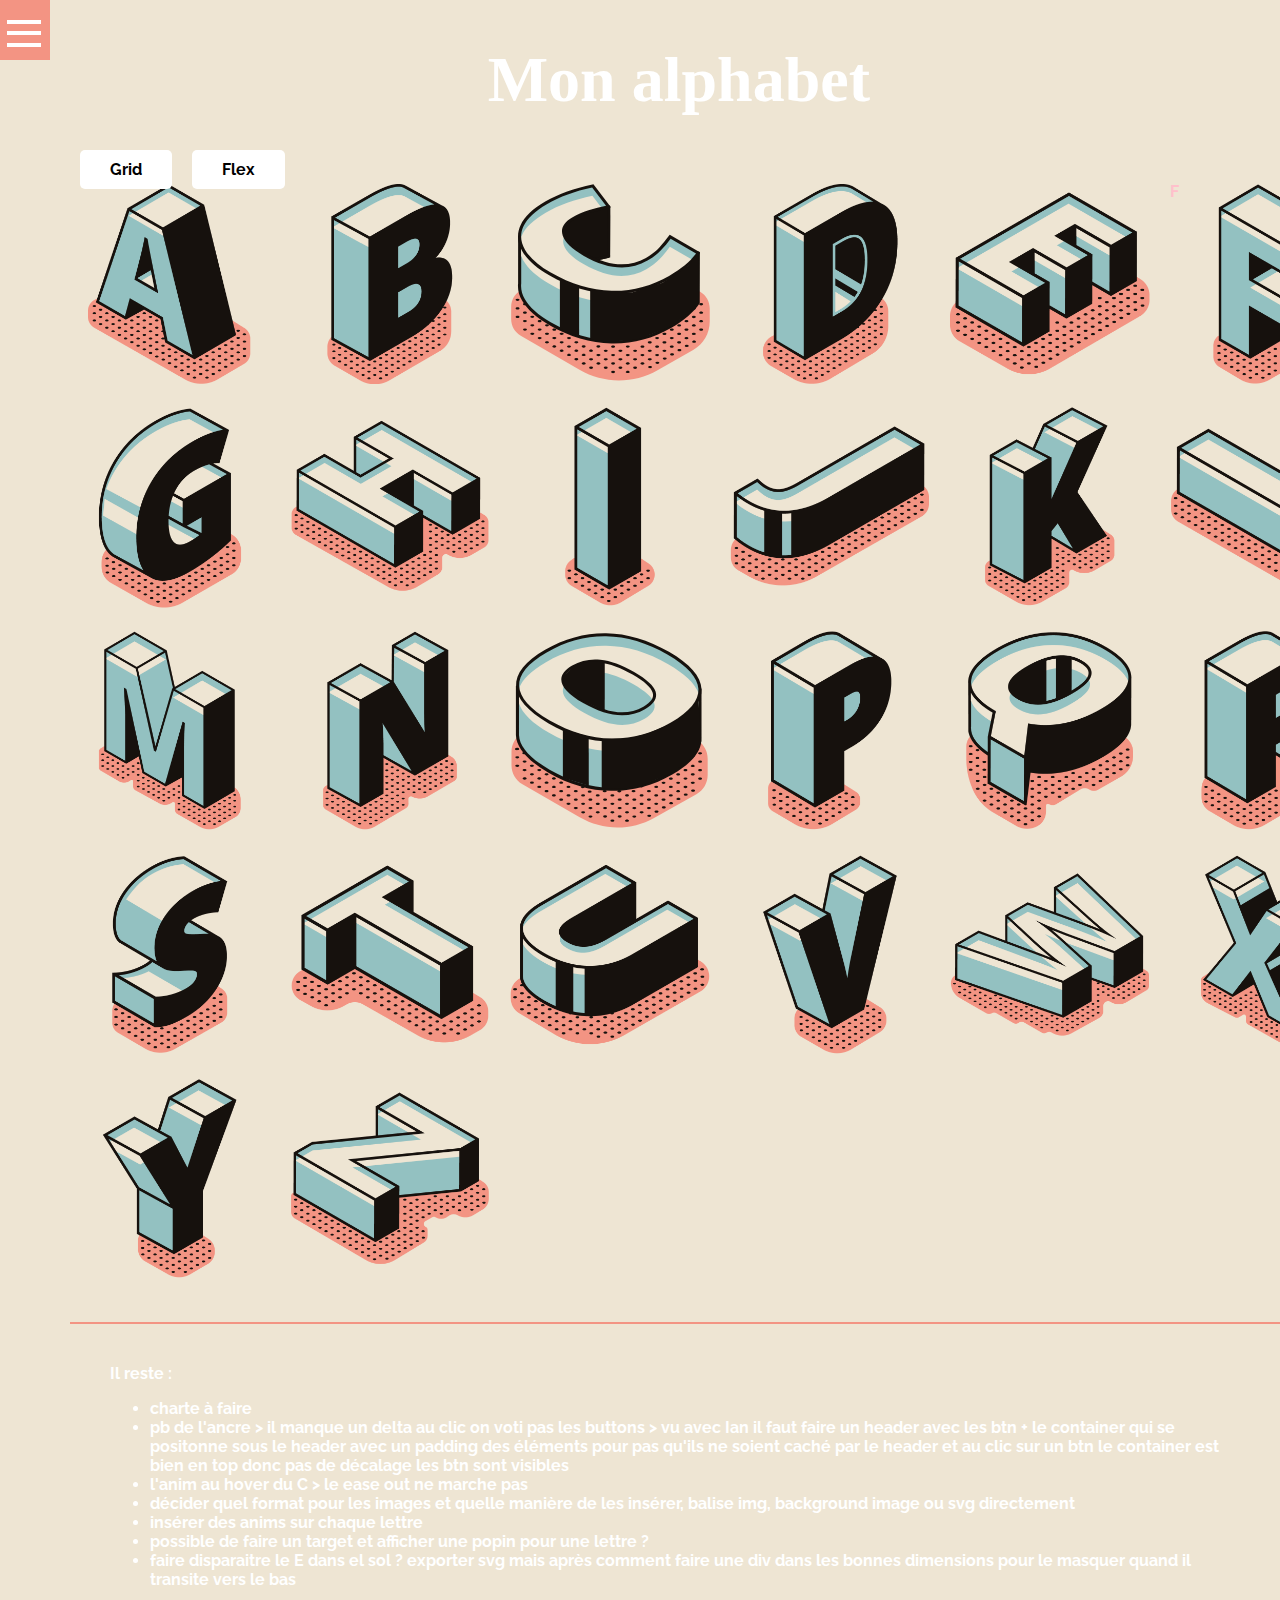
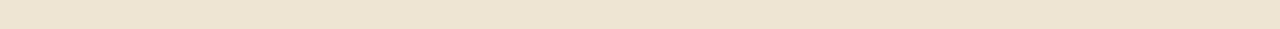
==== commit 177c8701: "Correction url lettres" ====
--- a/alphabet.html
+++ b/alphabet.html
@@ -274,32 +274,32 @@
 
 
                   <div class="box" id="H">
-                    <img src="../lettres/H.png" alt="">
+                    <img src="lettres/H.png" alt="">
                   </div>
 
 
                   <div class="box" id="J">
-                    <img src="../lettres/I.png" alt="">
+                    <img src="lettres/I.png" alt="">
                   </div>
 
                   <div class="box" id="K">
-                    <img src="../lettres/J.png" alt="">
-                  </div>
-
-                  <div class="box">
-                    <img src="../lettres/K.png" alt="">
-                  </div>
-
-                  <div class="box">
-                    <img src="../lettres/L.png" alt="">
-                  </div>
-
-                  <div class="box">
-                    <img src="../lettres/M.png" alt="">
-                  </div>
-
-                  <div class="box">
-                    <img src="../lettres/N.png" alt="">
+                    <img src="lettres/J.png" alt="">
+                  </div>
+
+                  <div class="box">
+                    <img src="lettres/K.png" alt="">
+                  </div>
+
+                  <div class="box">
+                    <img src="lettres/L.png" alt="">
+                  </div>
+
+                  <div class="box">
+                    <img src="lettres/M.png" alt="">
+                  </div>
+
+                  <div class="box">
+                    <img src="lettres/N.png" alt="">
                   </div>
 
 
@@ -760,47 +760,47 @@
 
 
                   <div class="box">
-                    <img src="../lettres/P.png" alt="">
-                  </div>
-
-                  <div class="box">
-                    <img src="../lettres/Q.png" alt="">
-                  </div>
-
-                  <div class="box">
-                    <img src="../lettres/R.png" alt="">
-                  </div>
-
-                  <div class="box">
-                    <img src="../lettres/S.png" alt="">
-                  </div>
-
-                  <div class="box">
-                    <img src="../lettres/T.png" alt="">
-                  </div>
-
-                  <div class="box">
-                    <img src="../lettres/U.png" alt="">
-                  </div>
-
-                  <div class="box">
-                    <img src="../lettres/V.png" alt="">
-                  </div>
-
-                  <div class="box">
-                    <img src="../lettres/W.png" alt="">
-                  </div>
-
-                  <div class="box">
-                    <img src="../lettres/X.png" alt="">
-                  </div>
-
-                  <div class="box">
-                    <img src="../lettres/Y.png" alt="">
-                  </div>
-
-                  <div class="box">
-                    <img src="../lettres/Z.png" alt="">
+                    <img src="lettres/P.png" alt="">
+                  </div>
+
+                  <div class="box">
+                    <img src="lettres/Q.png" alt="">
+                  </div>
+
+                  <div class="box">
+                    <img src="lettres/R.png" alt="">
+                  </div>
+
+                  <div class="box">
+                    <img src="lettres/S.png" alt="">
+                  </div>
+
+                  <div class="box">
+                    <img src="lettres/T.png" alt="">
+                  </div>
+
+                  <div class="box">
+                    <img src="lettres/U.png" alt="">
+                  </div>
+
+                  <div class="box">
+                    <img src="lettres/V.png" alt="">
+                  </div>
+
+                  <div class="box">
+                    <img src="lettres/W.png" alt="">
+                  </div>
+
+                  <div class="box">
+                    <img src="lettres/X.png" alt="">
+                  </div>
+
+                  <div class="box">
+                    <img src="lettres/Y.png" alt="">
+                  </div>
+
+                  <div class="box">
+                    <img src="lettres/Z.png" alt="">
                   </div>
 
 
--- a/style/master.css
+++ b/style/master.css
@@ -1,5 +1,5 @@
 body{
-  background-color: #FFC9B5;
+  background-color: #EEE5D3;
   font-family: 'Raleway', sans-serif;
   font-weight: 700;
   overflow-x: hidden;
@@ -20,15 +20,15 @@
 }
 
 section {
-  border-bottom: 2px solid pink;
+  border-bottom: 2px solid #F39483;
   min-height: 100vh;
   padding-bottom: 40px;
   margin-bottom: 10px;
 }
 
 #main-menu{
-  background-color: #9dc5bb;
-  height: 100vh;
+  background-color: #F39483;
+  height: 60px;
   width: 320px;
   position: fixed;
   top: 0;
@@ -55,6 +55,7 @@
 
 #main-menu:target{
   left: 0px;
+  height: 100%;
 }
 
 #main-menu:target ~ .all{
@@ -67,7 +68,7 @@
 
 #main-menu:target + .backdrop {
   display: block;
-  background: rgba(157, 197, 187, 0.8);
+  background: rgba(0, 0, 0, 0.8);
   position: absolute;
   top : 0;
   left : 0;
--- a/style/alphabet.css
+++ b/style/alphabet.css
@@ -19,7 +19,14 @@
   z-index: 10;
   left: 50px;
   padding-left: 20px;
-}
+  align-items: center;
+  transition: 1s all ease;
+}
+
+#main-menu:target ~ header{
+    left: 320px;
+}
+
 
 #container{
   display: grid;
@@ -65,7 +72,12 @@
   background-position: center;
 }
 
-
+h1{
+  width: 92%;
+  margin-right: 20px;
+  margin-left: 20px;
+  text-align: center;
+}
 
 /* A */
 
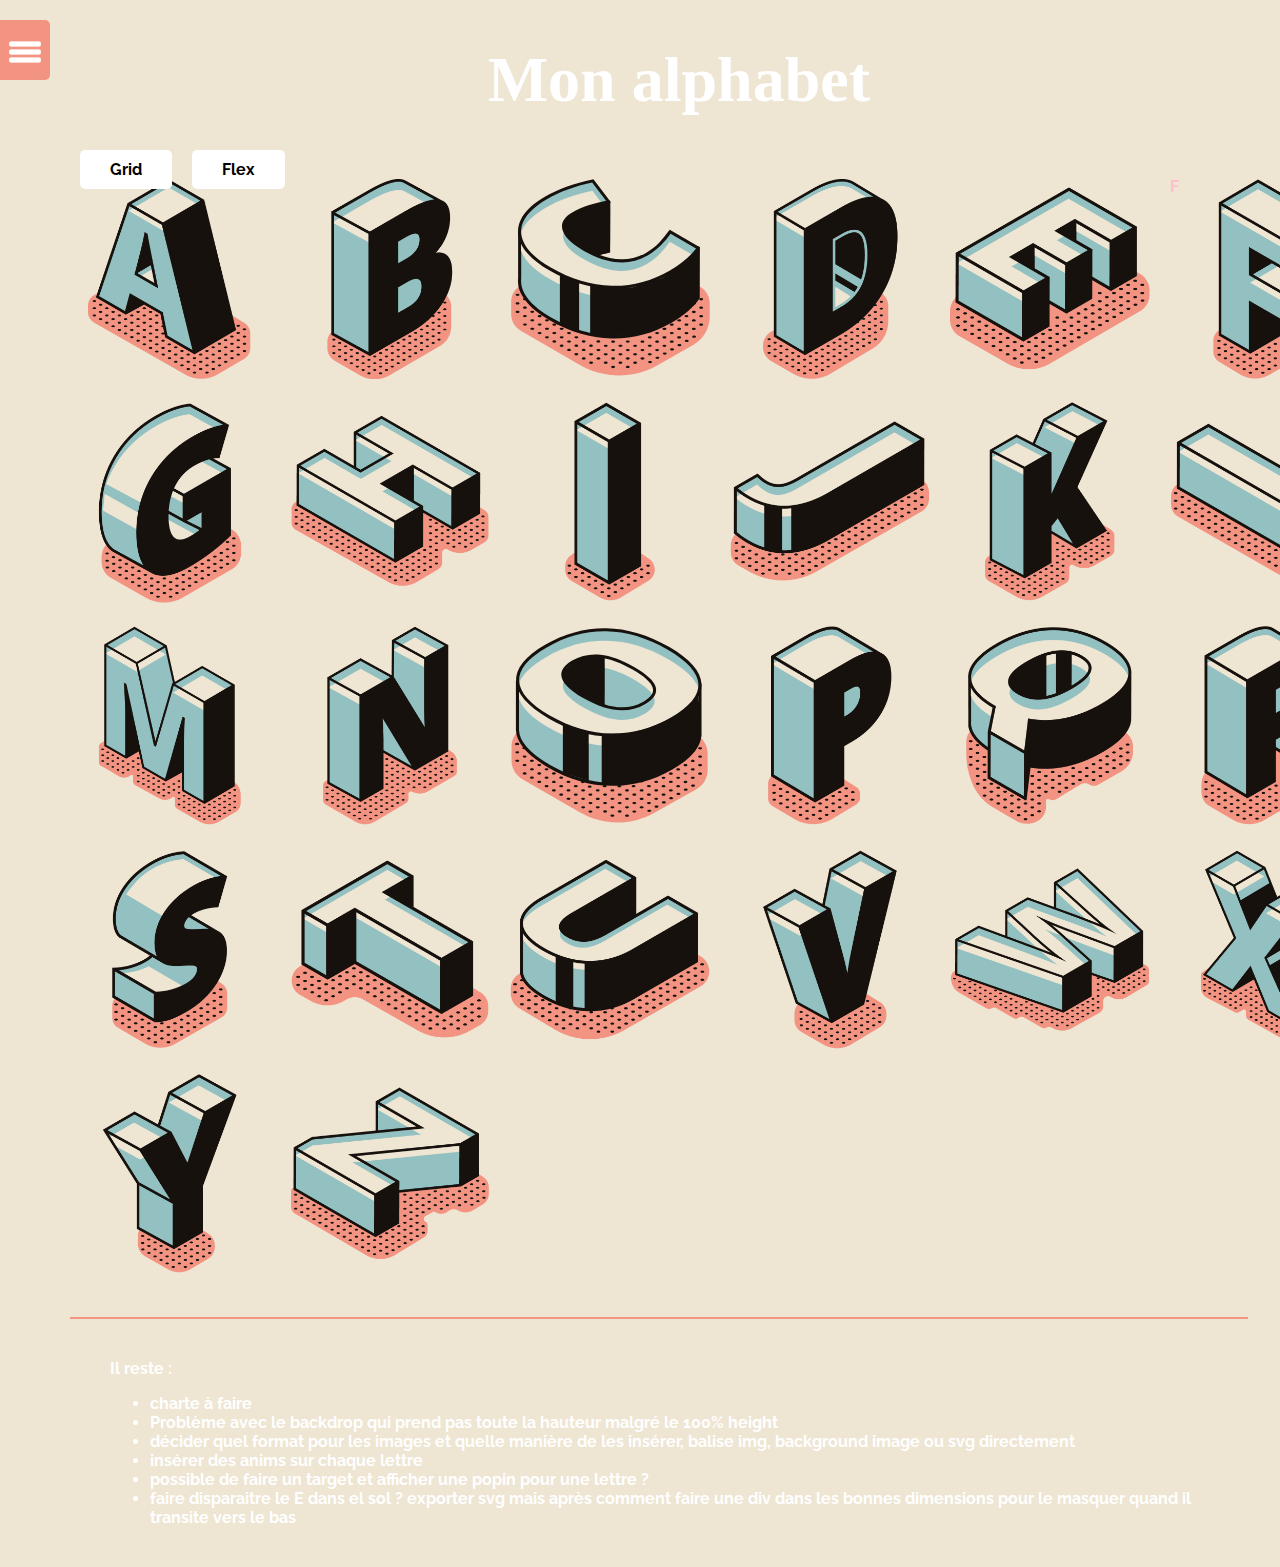
==== commit 8c534c91: "Anim du menu" ====
--- a/alphabet.html
+++ b/alphabet.html
@@ -16,18 +16,40 @@
           <div id="main-menu">
 
             <a class="burger-menu" href="#main-menu">
-              <svg version="1.1" xmlns="http://www.w3.org/2000/svg" xmlns:xlink="http://www.w3.org/1999/xlink" x="0px" y="0px" width="34px" height="27px" viewBox="0 0 34 27" enable-background="new 0 0 34 27" xml:space="preserve">
-              <rect fill="#FFFFFF" width="34" height="4"/>
-              <rect y="11" fill="#FFFFFF" width="34" height="4"/>
-              <rect y="23" fill="#FFFFFF" width="34" height="4"/>
+              <?xml version="1.0" encoding="utf-8"?>
+              <!-- Generator: Adobe Illustrator 24.0.2, SVG Export Plug-In . SVG Version: 6.00 Build 0)  -->
+              <svg version="1.1" xmlns="http://www.w3.org/2000/svg" xmlns:xlink="http://www.w3.org/1999/xlink" x="0px" y="0px"
+              	 viewBox="0 0 100 100" style="enable-background:new 0 0 100 100;" xml:space="preserve">
+              <g id="barre-3">
+              	<g>
+              		<path d="M15,75.5c-2.5,0-4.5-2-4.5-4.5v-2c0-2.5,2-4.5,4.5-4.5h70c2.5,0,4.5,2,4.5,4.5v2c0,2.5-2,4.5-4.5,4.5H15z"/>
+              		<path d="M85,65c2.2,0,4,1.8,4,4v2c0,2.2-1.8,4-4,4H15c-2.2,0-4-1.8-4-4v-2c0-2.2,1.8-4,4-4H85 M85,64H15c-2.8,0-5,2.2-5,5v2
+              			c0,2.8,2.2,5,5,5h70c2.8,0,5-2.2,5-5v-2C90,66.2,87.8,64,85,64L85,64z"/>
+              	</g>
+              </g>
+              <g id="barre-2">
+              	<g>
+              		<path d="M15,55.5c-2.5,0-4.5-2-4.5-4.5v-2c0-2.5,2-4.5,4.5-4.5h70c2.5,0,4.5,2,4.5,4.5v2c0,2.5-2,4.5-4.5,4.5H15z"/>
+              		<path d="M85,45c2.2,0,4,1.8,4,4v2c0,2.2-1.8,4-4,4H15c-2.2,0-4-1.8-4-4v-2c0-2.2,1.8-4,4-4H85 M85,44H15c-2.8,0-5,2.2-5,5v2
+              			c0,2.8,2.2,5,5,5h70c2.8,0,5-2.2,5-5v-2C90,46.2,87.8,44,85,44L85,44z"/>
+              	</g>
+              </g>
+              <g id="barre-1">
+              	<g>
+              		<path d="M15,35.5c-2.5,0-4.5-2-4.5-4.5v-2c0-2.5,2-4.5,4.5-4.5h70c2.5,0,4.5,2,4.5,4.5v2c0,2.5-2,4.5-4.5,4.5H15z"/>
+              		<path d="M85,25c2.2,0,4,1.8,4,4v2c0,2.2-1.8,4-4,4H15c-2.2,0-4-1.8-4-4v-2c0-2.2,1.8-4,4-4H85 M85,24H15c-2.8,0-5,2.2-5,5v2
+              			c0,2.8,2.2,5,5,5h70c2.8,0,5-2.2,5-5v-2C90,26.2,87.8,24,85,24L85,24z"/>
+              	</g>
+              </g>
               </svg>
+
             </a>
 
             <nav>
               <ul>
-                <li><a href="index.html#section01">Go to section 1</a></li>
-                <li><a href="index.html#section02">Go to section 2</a></li>
-                <li><a href="alphabet.html">Go to section Alphabet</a></li>
+                <li><a href="index.html#section01">Chaton</a></li>
+                <li><a href="index.html#section02">Chat</a></li>
+                <li><a href="alphabet.html">L'alphabet</a></li>
               </ul>
             </nav>
 
@@ -813,9 +835,7 @@
               Il reste :
                 <ul>
                   <li>charte à faire</li>
-                  <li>pb de l'ancre > il manque un delta au clic on voti pas les buttons > vu avec Ian il faut faire un header avec les btn + le container qui se positonne sous le header avec un
-                  padding des éléments pour pas qu'ils ne soient caché par le header et au clic sur un btn le container est bien en top donc pas de décalage les btn sont visibles</li>
-                  <li>l'anim au hover du C > le ease out ne marche pas</li>
+                  <li>Problème avec le backdrop qui prend pas toute la hauteur malgré le 100% height</li>
                   <li>décider quel format pour les images et quelle manière de les insérer, balise img, background image ou svg directement</li>
                   <li>insérer des anims sur chaque lettre</li>
                   <li>possible de faire un target et afficher une popin pour une lettre ? </li>
--- a/style/master.css
+++ b/style/master.css
@@ -24,6 +24,7 @@
   min-height: 100vh;
   padding-bottom: 40px;
   margin-bottom: 10px;
+  width: 92VW;
 }
 
 #main-menu{
@@ -31,16 +32,51 @@
   height: 60px;
   width: 320px;
   position: fixed;
-  top: 0;
+  top: 20px;
   left: -270px;
   transition: 1s all ease;
   z-index: 999;
+  border-top-right-radius: 5px;
+  border-bottom-right-radius: 5px;
 }
 
 .burger-menu{
   position: absolute;
-  top: 20px;
-  right: 9px;
+  top: 12px;
+  right: 5px;
+  width: 40px;
+}
+
+
+.burger-menu path{
+  fill: white;
+}
+
+#barre-1{
+  transition: all 1s ease-out;
+}
+
+#barre-2{
+  transition: all 1s ease-out;
+}
+
+#barre-3{
+  transition: all 1s ease-out;
+}
+
+#main-menu:target #barre-1{
+  transform: rotate(45deg);
+  transform-origin: 24% 37%;
+}
+
+#main-menu:target #barre-2{
+  transition: opacity 1s ease-out;
+  opacity: 0;
+}
+
+#main-menu:target #barre-3{
+  transform: rotate(-45deg);
+  transform-origin: 26% 60%;
 }
 
 
@@ -55,11 +91,12 @@
 
 #main-menu:target{
   left: 0px;
+  top: 0px;
   height: 100%;
 }
 
 #main-menu:target ~ .all{
-    left: 320px;
+  left: 320px;
 }
 
 .backdrop{
@@ -68,7 +105,7 @@
 
 #main-menu:target + .backdrop {
   display: block;
-  background: rgba(0, 0, 0, 0.8);
+  background: rgba(255, 255, 255, 0.5);
   position: absolute;
   top : 0;
   left : 0;
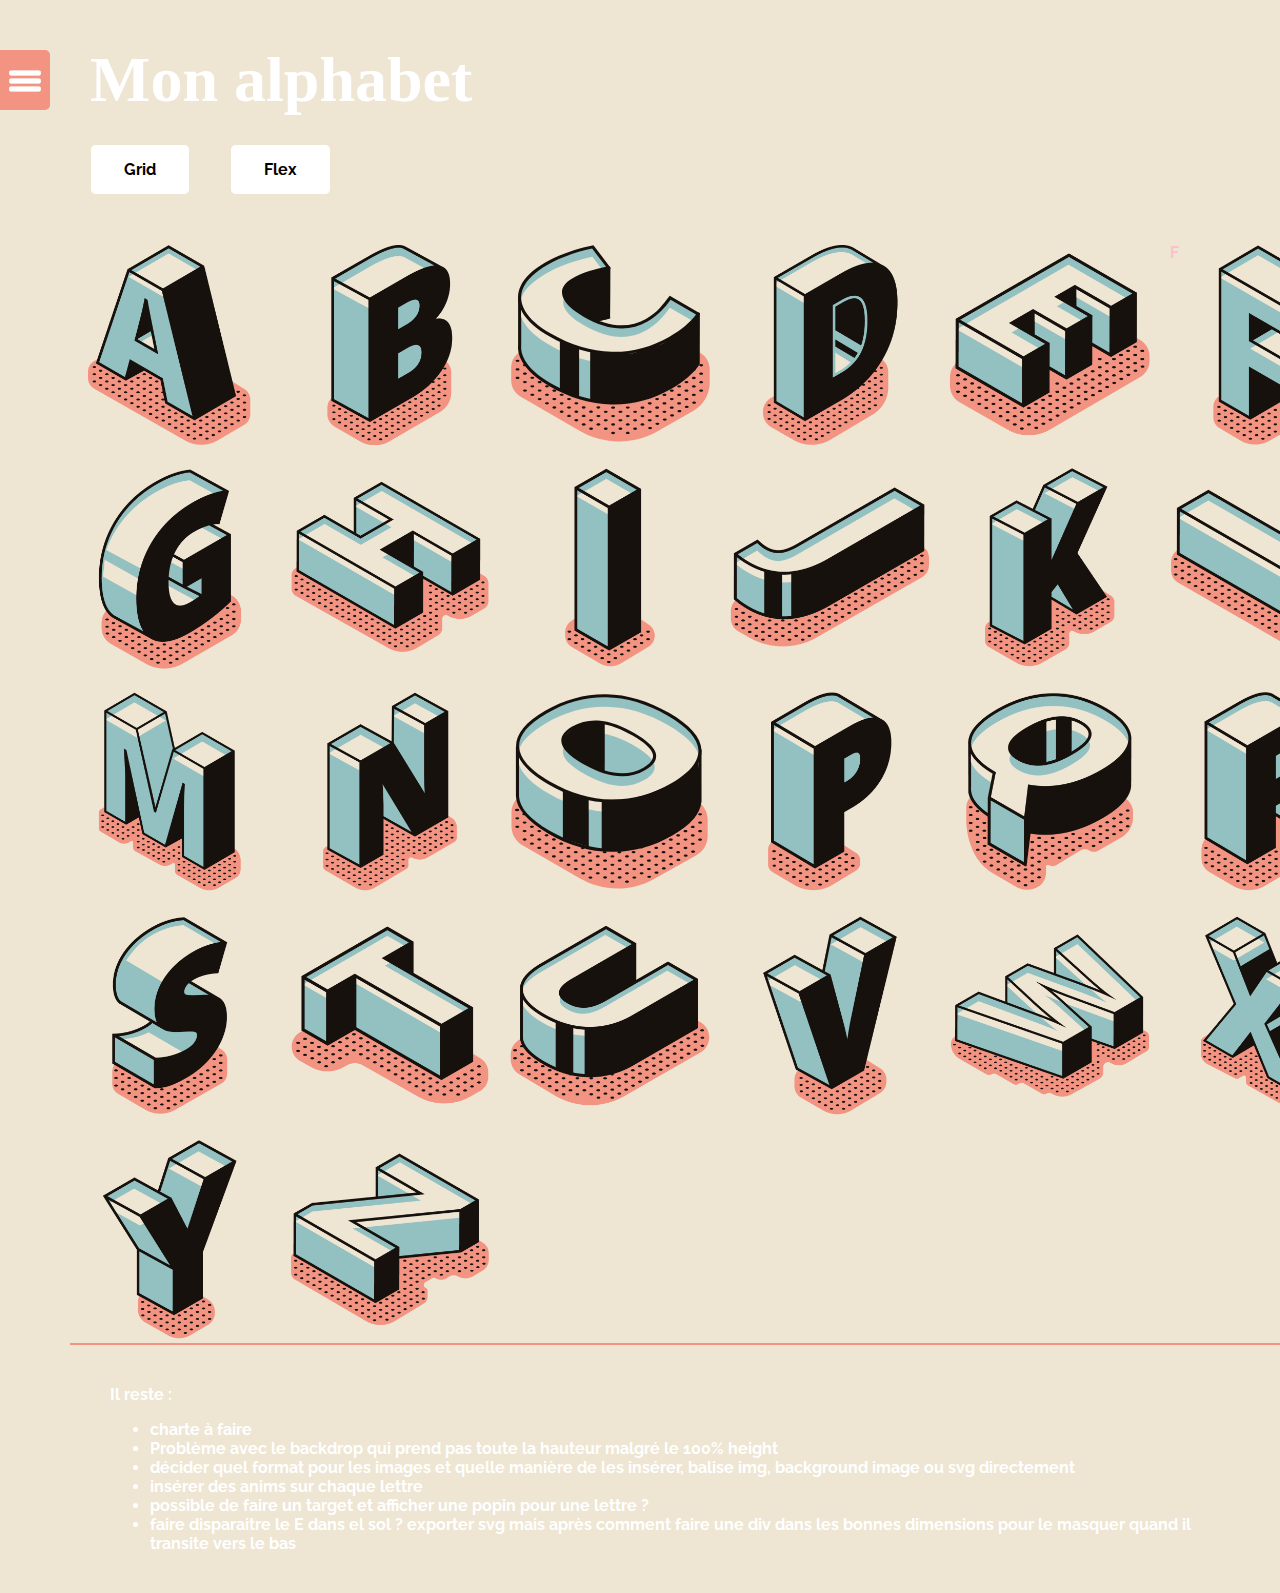
==== commit 8e132ac8: "Menu OK + backdrop pb" ====
--- a/alphabet.html
+++ b/alphabet.html
@@ -47,9 +47,8 @@
 
             <nav>
               <ul>
-                <li><a href="index.html#section01">Chaton</a></li>
-                <li><a href="index.html#section02">Chat</a></li>
-                <li><a href="alphabet.html">L'alphabet</a></li>
+                <li><a href="index.html">ACCUEIL</a></li>
+                <li><a href="alphabet.html">ALPHABET</a></li>
               </ul>
             </nav>
 
@@ -60,8 +59,7 @@
         </head>
 
         <header>
-          <h1>Mon alphabet</h1>
-          <a class="btn" href="#">Grid</a><a class="btn" href="#container">Flex</a>
+          <h1>Mon alphabet</h1><a class="btn" href="#">Grid</a><a class="btn" href="#container">Flex</a>
         </header>
 
 
--- a/style/master.css
+++ b/style/master.css
@@ -16,15 +16,12 @@
 h1{
   font-size: 4em;
   font-family: "Optician-Sans";
-
 }
 
 section {
   border-bottom: 2px solid #F39483;
   min-height: 100vh;
-  padding-bottom: 40px;
   margin-bottom: 10px;
-  width: 92VW;
 }
 
 #main-menu{
@@ -32,7 +29,7 @@
   height: 60px;
   width: 320px;
   position: fixed;
-  top: 20px;
+  top: 50px;
   left: -270px;
   transition: 1s all ease;
   z-index: 999;
@@ -42,7 +39,7 @@
 
 .burger-menu{
   position: absolute;
-  top: 12px;
+  top: 11px;
   right: 5px;
   width: 40px;
 }
@@ -115,34 +112,32 @@
 }
 
 
-head a:first-of-type {
-  position: absolute;
-  top: 10px;
-  right: 10px;
-}
-
-/* #main-menu:target ~ a {
-  display: none;
-} */
-
-/* #main-menu:target ~ .close-menu{
-  display: block;
-} */
-
-
-
 nav{
   width: 60%;
   min-height: 40%;
   position: absolute;
-  top: 100px;
+  top: 200px;
   margin-left: 20px;
+  font-size: 2.5em;
+  line-height: 3;
 }
 
 nav ul{
   list-style-type: none;
   padding: 0;
 }
+
+li a{
+  -webkit-text-stroke-width: 2px;
+  -webkit-text-stroke-color: white;
+}
+
+li a:hover{
+  -webkit-text-fill-color: #F39483;
+  -webkit-text-stroke-width: 2px;
+  -webkit-text-stroke-color: white;
+}
+
 
 .monkey{
   width: 300px;
@@ -159,3 +154,27 @@
 a:active{
   color: white;
 }
+
+
+/* section 2 */
+
+#grumpy{
+  width: 20%;
+  position: relative;
+    bottom: -28px;
+}
+
+#curious{
+  width: 20%;
+}
+
+
+
+#playing{
+  width: 22%;
+  right: -129px;
+  position: relative;
+  bottom: -156px;
+  transform: rotate(1deg);
+}
+}
--- a/style/alphabet.css
+++ b/style/alphabet.css
@@ -34,7 +34,7 @@
   grid-gap: 20px;
   margin-right: 90px;
   width: 100%;
-  padding-top: 15%;
+  padding-top: 20%;
 }
 
 .btn{
@@ -42,10 +42,18 @@
   color: black;
   padding-left: 30px;
   padding-right: 30px;
-  padding-bottom: 10px;
-  padding-top: 10px;
+  padding-bottom: 12px;
+  padding-top: 12px;
   border-radius: 5px;
-  margin: 10px;
+  border: medium solid white;
+  margin: 21px;
+}
+
+.btn:hover{
+  border-color: #F39483;
+  border-width: medium;
+  background-color: rgba(255, 255, 255, 0);
+  box-shadow: inset 3px 3px 4px rgba(52, 58, 64, 0.1), inset -3px -3px 4px rgba(52, 58, 64, 0.1);
 }
 
 
@@ -76,8 +84,8 @@
   width: 92%;
   margin-right: 20px;
   margin-left: 20px;
-  text-align: center;
-}
+}
+
 
 /* A */
 
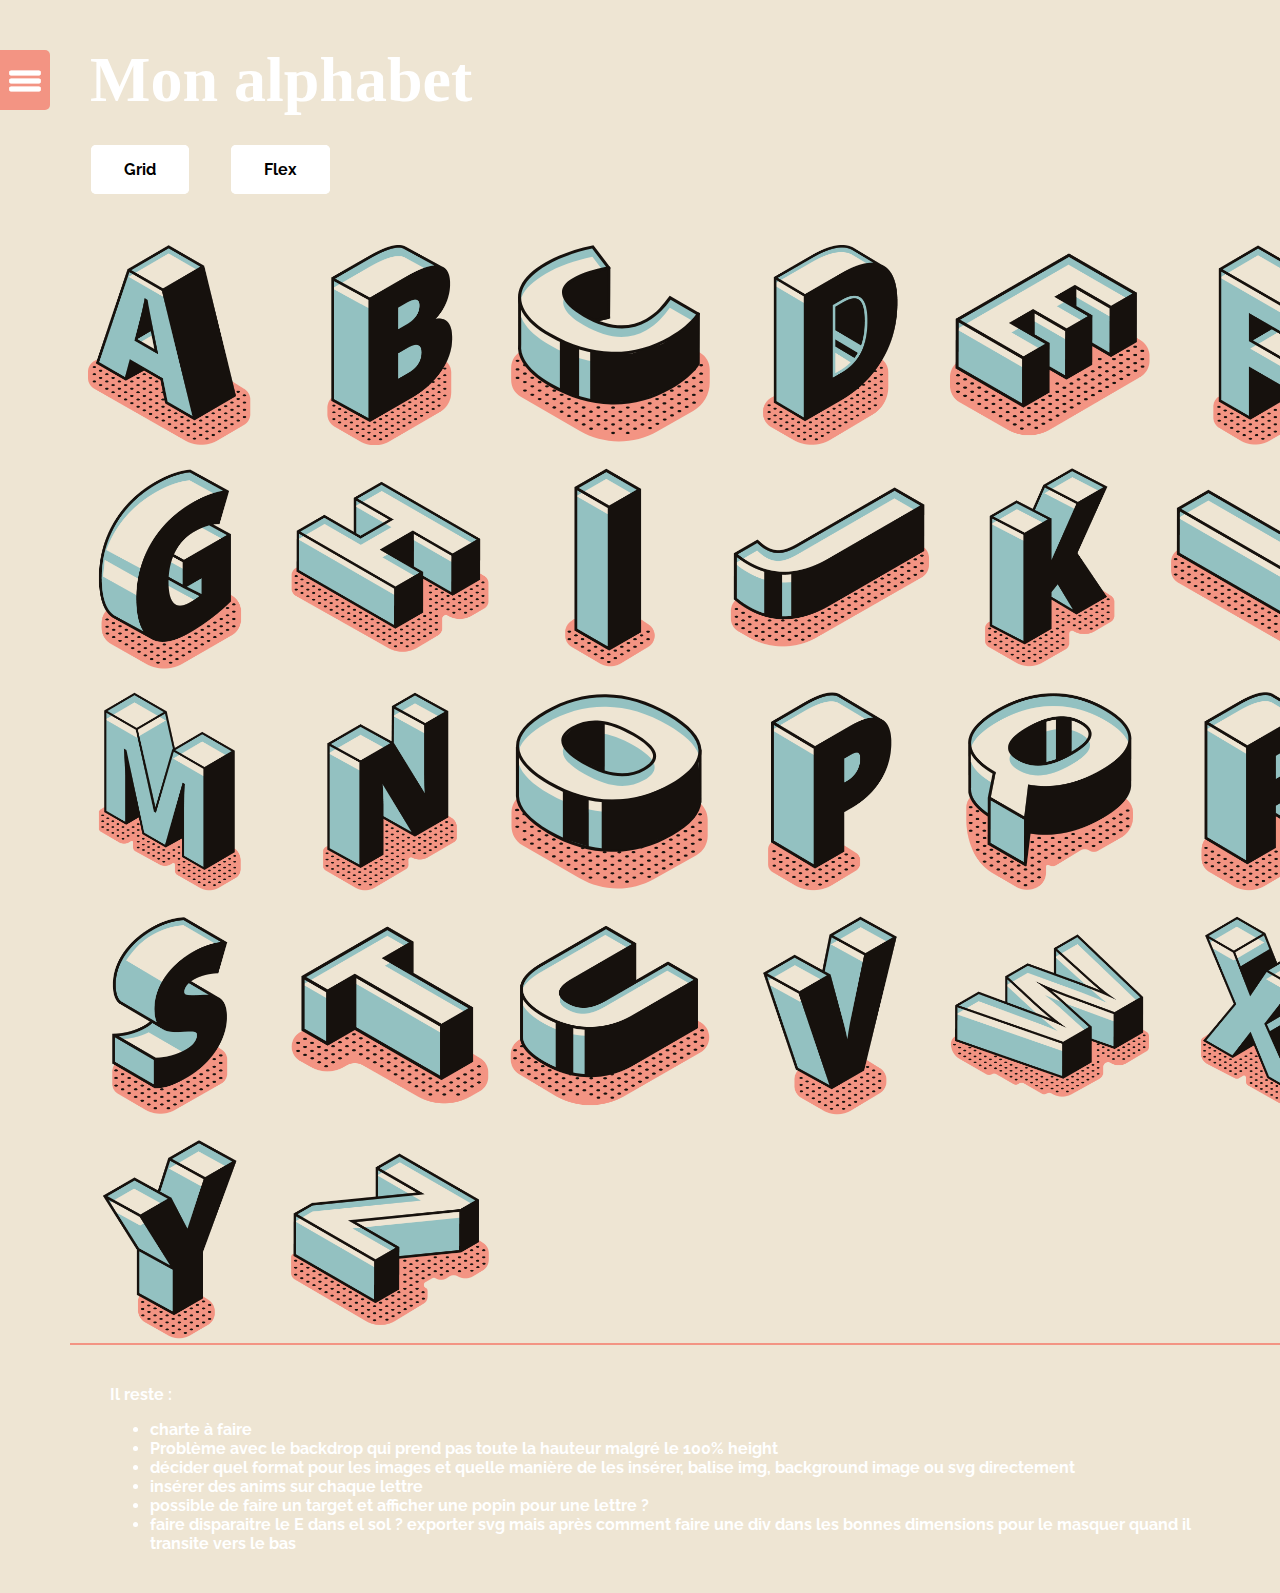
==== commit 0f73fc31: "Début réparation flex" ====
--- a/alphabet.html
+++ b/alphabet.html
@@ -59,7 +59,8 @@
         </head>
 
         <header>
-          <h1>Mon alphabet</h1><a class="btn" href="#">Grid</a><a class="btn" href="#container">Flex</a>
+          <h1>Mon alphabet</h1>
+          <a class="btn" href="#">Grid</a><a class="btn" href="#container">Flex</a>
         </header>
 
 
@@ -287,7 +288,7 @@
 </div>
                   <div class="box" id="D"></div>
                   <div class="box" id="E"></div>
-                  <div class="box" id="F">F</div>
+                  <div class="box" id="F"></div>
                   <div class="box" id="G">
                     <span class="sansselecteur">G comme grandir</span>
                   </div>
--- a/style/alphabet.css
+++ b/style/alphabet.css
@@ -53,7 +53,7 @@
   border-color: #F39483;
   border-width: medium;
   background-color: rgba(255, 255, 255, 0);
-  box-shadow: inset 3px 3px 4px rgba(52, 58, 64, 0.1), inset -3px -3px 4px rgba(52, 58, 64, 0.1);
+  box-shadow: inset 3px 3px 5px rgba(255, 255, 255, 0.5), inset -3px -3px 5px rgba(255, 255, 255, 0.5);
 }
 
 
@@ -66,11 +66,15 @@
 
 #container:target {
   display: flex;
-  flex-direction: column;
+  flex-direction: row;
+  flex-wrap: wrap;
 }
 
 #container:target .box{
   margin: 20px;
+  flex-basis: 30%;
+  flex-grow: 1;
+  min-height: 300px;
 }
 
 
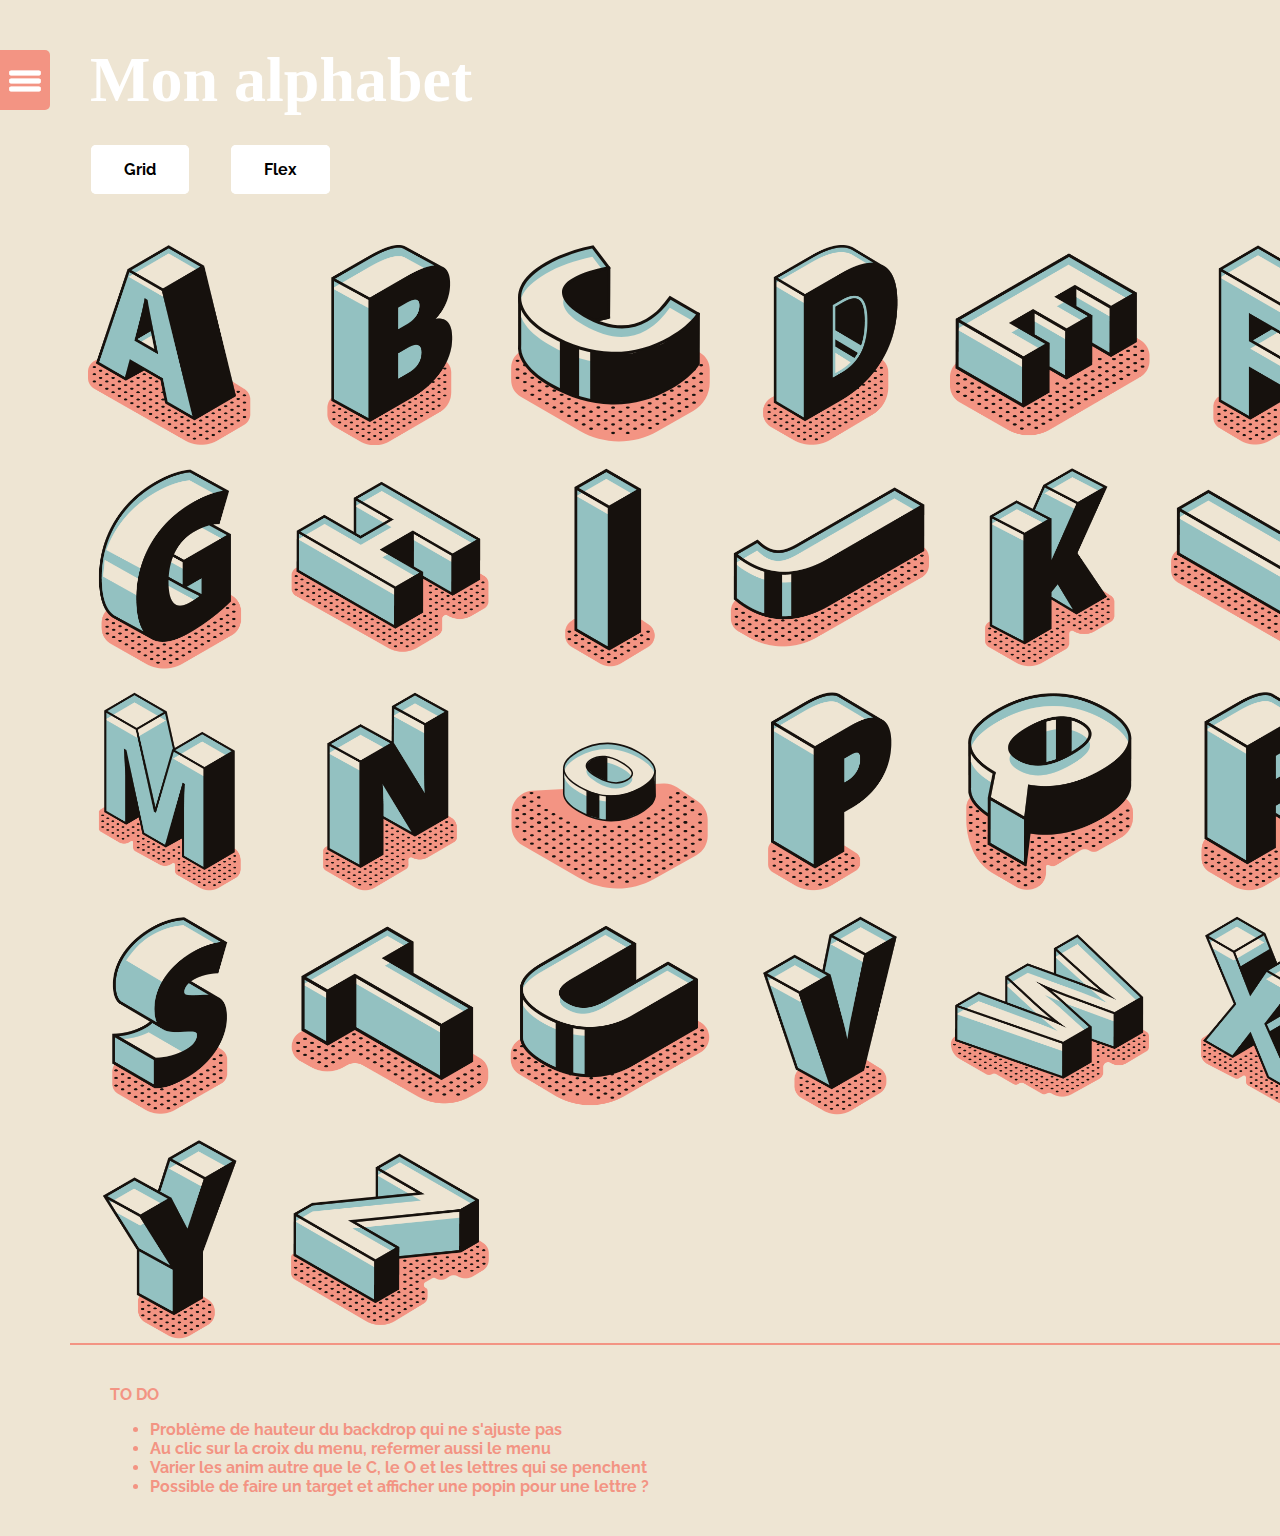
==== commit b97e221e: "Croix menu pas résolue" ====
--- a/alphabet.html
+++ b/alphabet.html
@@ -831,14 +831,12 @@
 
           <div class="supprimer">
             <p>
-              Il reste :
+            TO DO
                 <ul>
-                  <li>charte à faire</li>
-                  <li>Problème avec le backdrop qui prend pas toute la hauteur malgré le 100% height</li>
-                  <li>décider quel format pour les images et quelle manière de les insérer, balise img, background image ou svg directement</li>
-                  <li>insérer des anims sur chaque lettre</li>
-                  <li>possible de faire un target et afficher une popin pour une lettre ? </li>
-                  <li>faire disparaitre le E dans el sol ? exporter svg mais après comment faire une div dans les bonnes dimensions pour le masquer quand il transite vers le bas</li>
+                  <li>Problème de hauteur du backdrop qui ne s'ajuste pas</li>
+                  <li>Au clic sur la croix du menu, refermer aussi le menu</li>
+                  <li>Varier les anim autre que le C, le O et les lettres qui se penchent</li>
+                  <li>Possible de faire un target et afficher une popin pour une lettre ? </li>
                 </ul>
             </p>
           </div>
--- a/style/master.css
+++ b/style/master.css
@@ -107,7 +107,7 @@
   top : 0;
   left : 0;
   width: 100%;
-  height : 100%;
+  height : 150em;
   z-index: 998;
 }
 
--- a/style/alphabet.css
+++ b/style/alphabet.css
@@ -1,5 +1,6 @@
 .supprimer{
   margin: 40px;
+  color: #F39483;
 }
 
 .all{
@@ -28,6 +29,8 @@
 }
 
 
+
+
 #container{
   display: grid;
   grid-template-columns: repeat(6, 1fr);
@@ -211,7 +214,7 @@
 .st4-o{fill:#EEE5D3;}
 
 #lettre-o{
-  transform: scale(1);
+  transform: scale(0.5);
   transform-origin: 50% 50%;
   transition: all 1s ease-out;
 }
@@ -219,6 +222,6 @@
 #lettre-o:hover{
   -webkit-transform: translate(100px) rotate(20deg);
   -webkit-transform-origin: 0 -250px;
-  transform: scale(0.5);
+  transform: scale(1);
   transform-origin: 50% 50%;
   }
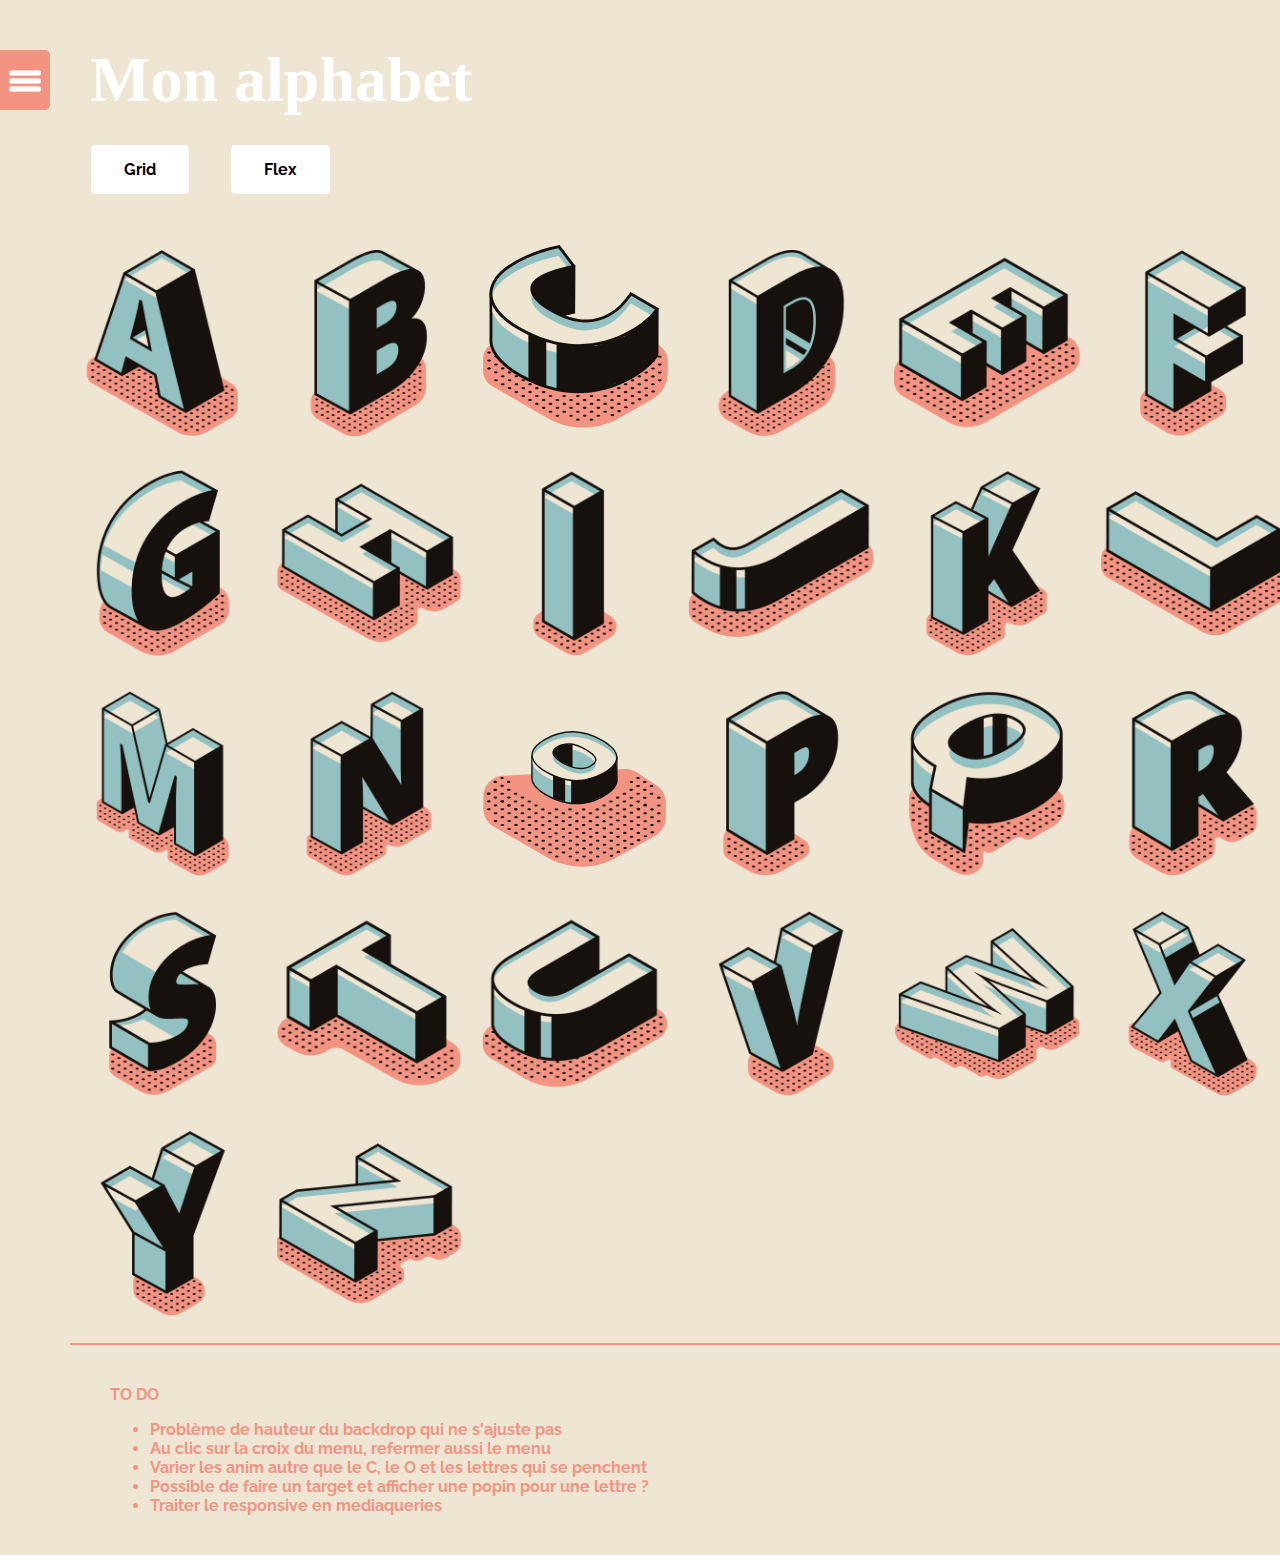
==== commit aac36885: "Rangement du code" ====
--- a/alphabet.html
+++ b/alphabet.html
@@ -10,11 +10,9 @@
 
 
   <body>
-
         <head>
 
           <div id="main-menu">
-
             <a class="burger-menu" href="#main-menu">
               <?xml version="1.0" encoding="utf-8"?>
               <!-- Generator: Adobe Illustrator 24.0.2, SVG Export Plug-In . SVG Version: 6.00 Build 0)  -->
@@ -42,7 +40,6 @@
               	</g>
               </g>
               </svg>
-
             </a>
 
             <nav>
@@ -51,7 +48,6 @@
                 <li><a href="alphabet.html">ALPHABET</a></li>
               </ul>
             </nav>
-
           </div>
 
           <a href="#" class="backdrop"></a>
@@ -63,11 +59,9 @@
           <a class="btn" href="#">Grid</a><a class="btn" href="#container">Flex</a>
         </header>
 
-
             <main class="all">
 
               <section>
-
                 <div id="container">
                   <div class="box" id="A"></div>
                   <div class="box" id="B"></div>
@@ -285,7 +279,8 @@
                     <g id="Repères">
                     </g>
                     </svg>
-</div>
+                  </div>
+
                   <div class="box" id="D"></div>
                   <div class="box" id="E"></div>
                   <div class="box" id="F"></div>
@@ -293,35 +288,19 @@
                     <span class="sansselecteur">G comme grandir</span>
                   </div>
 
-
-                  <div class="box" id="H">
-                    <img src="lettres/H.png" alt="">
-                  </div>
-
-
-                  <div class="box" id="J">
-                    <img src="lettres/I.png" alt="">
-                  </div>
-
-                  <div class="box" id="K">
-                    <img src="lettres/J.png" alt="">
-                  </div>
-
-                  <div class="box">
-                    <img src="lettres/K.png" alt="">
-                  </div>
-
-                  <div class="box">
-                    <img src="lettres/L.png" alt="">
-                  </div>
-
-                  <div class="box">
-                    <img src="lettres/M.png" alt="">
-                  </div>
-
-                  <div class="box">
-                    <img src="lettres/N.png" alt="">
-                  </div>
+                  <div class="box" id="H"></div>
+
+                  <div class="box" id="I"></div>
+
+                  <div class="box" id="J"></div>
+
+                  <div class="box" id="K"></div>
+
+                  <div class="box" id="L"></div>
+
+                  <div class="box" id="M"></div>
+
+                  <div class="box" id="N"></div>
 
 
                   <div class="box">
@@ -776,57 +755,30 @@
                     	</g>
                     </g>
                     </svg>
-
                   </div>
 
-
-                  <div class="box">
-                    <img src="lettres/P.png" alt="">
-                  </div>
-
-                  <div class="box">
-                    <img src="lettres/Q.png" alt="">
-                  </div>
-
-                  <div class="box">
-                    <img src="lettres/R.png" alt="">
-                  </div>
-
-                  <div class="box">
-                    <img src="lettres/S.png" alt="">
-                  </div>
-
-                  <div class="box">
-                    <img src="lettres/T.png" alt="">
-                  </div>
-
-                  <div class="box">
-                    <img src="lettres/U.png" alt="">
-                  </div>
-
-                  <div class="box">
-                    <img src="lettres/V.png" alt="">
-                  </div>
-
-                  <div class="box">
-                    <img src="lettres/W.png" alt="">
-                  </div>
-
-                  <div class="box">
-                    <img src="lettres/X.png" alt="">
-                  </div>
-
-                  <div class="box">
-                    <img src="lettres/Y.png" alt="">
-                  </div>
-
-                  <div class="box">
-                    <img src="lettres/Z.png" alt="">
-                  </div>
-
-
+                  <div class="box" id="P"></div>
+
+                  <div class="box" id="Q"></div>
+
+                  <div class="box" id="R"></div>
+
+                  <div class="box" id="S"></div>
+
+                  <div class="box" id="T"></div>
+
+                  <div class="box" id="U"></div>
+
+                  <div class="box" id="V"></div>
+
+                  <div class="box" id="W"></div>
+
+                  <div class="box" id="X"></div>
+
+                  <div class="box" id="Y"></div>
+
+                  <div class="box" id="Z"></div>
                 </div>
-
           </section>
 
           <div class="supprimer">
@@ -837,13 +789,10 @@
                   <li>Au clic sur la croix du menu, refermer aussi le menu</li>
                   <li>Varier les anim autre que le C, le O et les lettres qui se penchent</li>
                   <li>Possible de faire un target et afficher une popin pour une lettre ? </li>
+                  <li>Traiter le responsive en mediaqueries</li>
                 </ul>
             </p>
           </div>
-
-
-            </main>
-
-
+        </main>
   </body>
 </html>
--- a/style/master.css
+++ b/style/master.css
@@ -22,6 +22,52 @@
   border-bottom: 2px solid #F39483;
   min-height: 100vh;
   margin-bottom: 10px;
+  padding-bottom: 20px;
+}
+
+.all{
+  position: absolute;
+  /* width: 100%; C'est cette ligne qui créait le bug de position au clic */
+  left: 50px;
+  padding-left: 20px;
+  transition: 1s all ease;
+}
+
+/* MENU */
+
+nav{
+  width: 60%;
+  min-height: 40%;
+  position: absolute;
+  top: 200px;
+  margin-left: 20px;
+  font-size: 2.5em;
+  line-height: 3;
+}
+
+nav ul{
+  list-style-type: none;
+  padding: 0;
+}
+
+li a{
+  -webkit-text-stroke-width: 2px;
+  -webkit-text-stroke-color: white;
+}
+
+li a:hover{
+  -webkit-text-fill-color: #F39483;
+  -webkit-text-stroke-width: 2px;
+  -webkit-text-stroke-color: white;
+}
+
+a{
+  color: white;
+  text-decoration: none;
+}
+
+a:active{
+  color: white;
 }
 
 #main-menu{
@@ -43,7 +89,6 @@
   right: 5px;
   width: 40px;
 }
-
 
 .burger-menu path{
   fill: white;
@@ -76,16 +121,6 @@
   transform-origin: 26% 60%;
 }
 
-
-.all{
-  position: absolute;
-  /* width: 100%; C'est cette ligne qui créait le bug de position au clic */
-  left: 50px;
-  padding-left: 20px;
-  transition: 1s all ease;
-}
-
-
 #main-menu:target{
   left: 0px;
   top: 0px;
@@ -111,33 +146,7 @@
   z-index: 998;
 }
 
-
-nav{
-  width: 60%;
-  min-height: 40%;
-  position: absolute;
-  top: 200px;
-  margin-left: 20px;
-  font-size: 2.5em;
-  line-height: 3;
-}
-
-nav ul{
-  list-style-type: none;
-  padding: 0;
-}
-
-li a{
-  -webkit-text-stroke-width: 2px;
-  -webkit-text-stroke-color: white;
-}
-
-li a:hover{
-  -webkit-text-fill-color: #F39483;
-  -webkit-text-stroke-width: 2px;
-  -webkit-text-stroke-color: white;
-}
-
+/* Images de décoration */
 
 .monkey{
   width: 300px;
@@ -145,18 +154,6 @@
   top: 0;
   right: 0;
 }
-
-a{
-  color: white;
-  text-decoration: none;
-}
-
-a:active{
-  color: white;
-}
-
-
-/* section 2 */
 
 #grumpy{
   width: 20%;
@@ -168,8 +165,6 @@
   width: 20%;
 }
 
-
-
 #playing{
   width: 22%;
   right: -129px;
@@ -177,4 +172,3 @@
   bottom: -156px;
   transform: rotate(1deg);
 }
-}
--- a/style/alphabet.css
+++ b/style/alphabet.css
@@ -1,7 +1,12 @@
+/* To do list */
+
 .supprimer{
   margin: 40px;
   color: #F39483;
 }
+
+
+/* Container et header */
 
 .all{
   width: 95%;
@@ -29,8 +34,6 @@
 }
 
 
-
-
 #container{
   display: grid;
   grid-template-columns: repeat(6, 1fr);
@@ -39,6 +42,43 @@
   width: 100%;
   padding-top: 20%;
 }
+
+
+.box{
+  color: pink;
+  min-height: 200px;
+  max-height: 300px;
+}
+
+
+#container:target {
+  display: flex;
+  flex-direction: row;
+  flex-wrap: wrap;
+}
+
+#container:target .box{
+  margin: 20px;
+  flex-basis: 30%;
+  flex-grow: 1;
+  min-height: 300px;
+}
+
+
+#container div{
+  background-size: contain;
+  background-repeat: no-repeat;
+  background-position: center;
+}
+
+h1{
+  width: 92%;
+  margin-right: 20px;
+  margin-left: 20px;
+}
+
+
+/* Boutons de switch */
 
 .btn{
   background-color: white;
@@ -60,60 +100,23 @@
 }
 
 
-.box{
-  color: pink;
-  min-height: 200px;
-  max-height: 300px;
-}
-
-
-#container:target {
-  display: flex;
-  flex-direction: row;
-  flex-wrap: wrap;
-}
-
-#container:target .box{
-  margin: 20px;
-  flex-basis: 30%;
-  flex-grow: 1;
-  min-height: 300px;
-}
-
-
-#container div{
-  background-size: contain;
-  background-repeat: no-repeat;
-  background-position: center;
-}
-
-h1{
-  width: 92%;
-  margin-right: 20px;
-  margin-left: 20px;
-}
-
-
 /* A */
 
 #A{
   background: url(../lettres/A.png);
 }
 
-
 /* B */
 
 #B{
   background: url(../lettres/B.png);
 }
 
-
 /* C */
-
 
 svg{
   width: auto;
-  max-height: 200px;
+  max-height: 300px;
 }
 
 #bleu1, #bleu2{
@@ -126,11 +129,6 @@
   cursor: pointer;
 }
 
-/*
-svg:hover #bleu1, svg:hover #bleu2 {
-  fill: #B2EDE7;
-} */
-
 @keyframes pulse {
   from {
     fill: #93C1C1;
@@ -142,7 +140,6 @@
 }
 
 
-
 /* D */
 
 #D{
@@ -153,7 +150,6 @@
 
 #E{
   background: url(../lettres/E.png);
-
 }
 
 /* F */
@@ -161,7 +157,6 @@
 #F{
   background: url(../lettres/F.png);
 }
-
 
 /* G */
 
@@ -178,32 +173,53 @@
 #G:hover{
   background-image: none;
   transition: fill 1s ease-in-out;
-
 }
 
 #G:hover span{
   display: block;
 }
 
-
-
-/* TEST */
-img{
-  width: auto;
-  max-height: 200px;
-}
-
-#H:hover{
-  cursor: pointer;
-}
-
-img:hover{
-    -webkit-transform: translate(100px) rotate(20deg);
-    -webkit-transform-origin: 0 -250px;
-    transform: translate(100px) rotate(20deg);
-    transform-origin: 0 -250px;}
-
-
+/* H */
+
+#H{
+  background: url(../lettres/H.png);
+}
+
+/* I */
+
+#I{
+  background: url(../lettres/I.png);
+}
+
+/* J */
+
+#J{
+  background: url(../lettres/J.png);
+}
+
+/* K */
+
+#K{
+  background: url(../lettres/K.png);
+}
+
+/* L */
+
+#L{
+  background: url(../lettres/L.png);
+}
+
+/* M */
+
+#M{
+  background: url(../lettres/M.png);
+}
+
+/* N */
+
+#N{
+  background: url(../lettres/N.png);
+}
 
 /* O */
 
@@ -225,3 +241,77 @@
   transform: scale(1);
   transform-origin: 50% 50%;
   }
+
+/* P */
+
+#P{
+  background: url(../lettres/P.png);
+}
+
+/* Q */
+
+#Q{
+  background: url(../lettres/Q.png);
+}
+
+/* R */
+
+#R{
+  background: url(../lettres/R.png);
+}
+
+/* S */
+
+#S{
+  background: url(../lettres/S.png);
+}
+
+/* T */
+
+#T{
+  background: url(../lettres/T.png);
+}
+
+/* U */
+
+#U{
+  background: url(../lettres/U.png);
+}
+
+/* V */
+
+#V{
+  background: url(../lettres/V.png);
+}
+
+/* W */
+
+#W{
+  background: url(../lettres/W.png);
+}
+
+/* X */
+
+#X{
+  background: url(../lettres/X.png);
+}
+
+/* Y */
+
+#Y{
+  background: url(../lettres/Y.png);
+}
+
+/* Z */
+
+#Z{
+  background: url(../lettres/Z.png);
+}
+
+/* TEST ANIMATION */
+
+.box:hover{
+    -webkit-transform: translate(100px) rotate(20deg);
+    -webkit-transform-origin: 0 -250px;
+    transform: translate(100px) rotate(20deg);
+    transform-origin: 0 -250px;}
